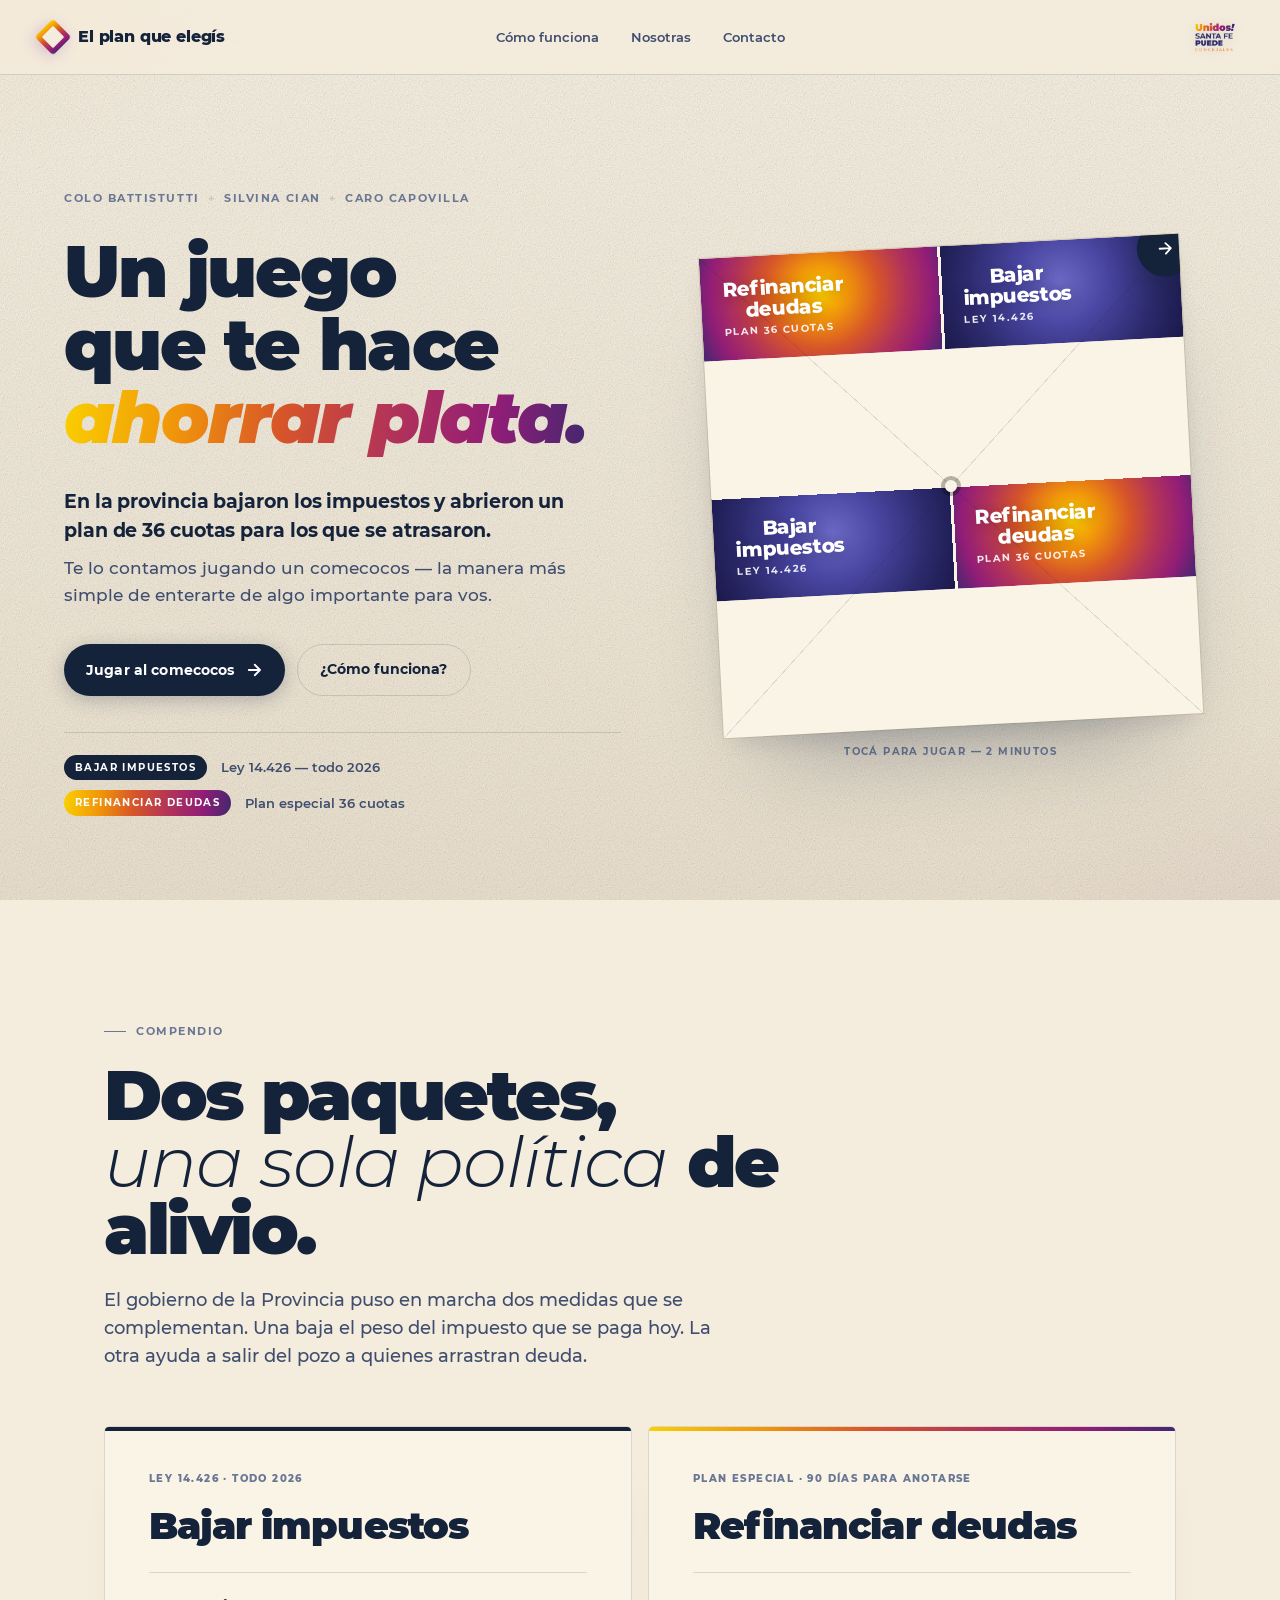
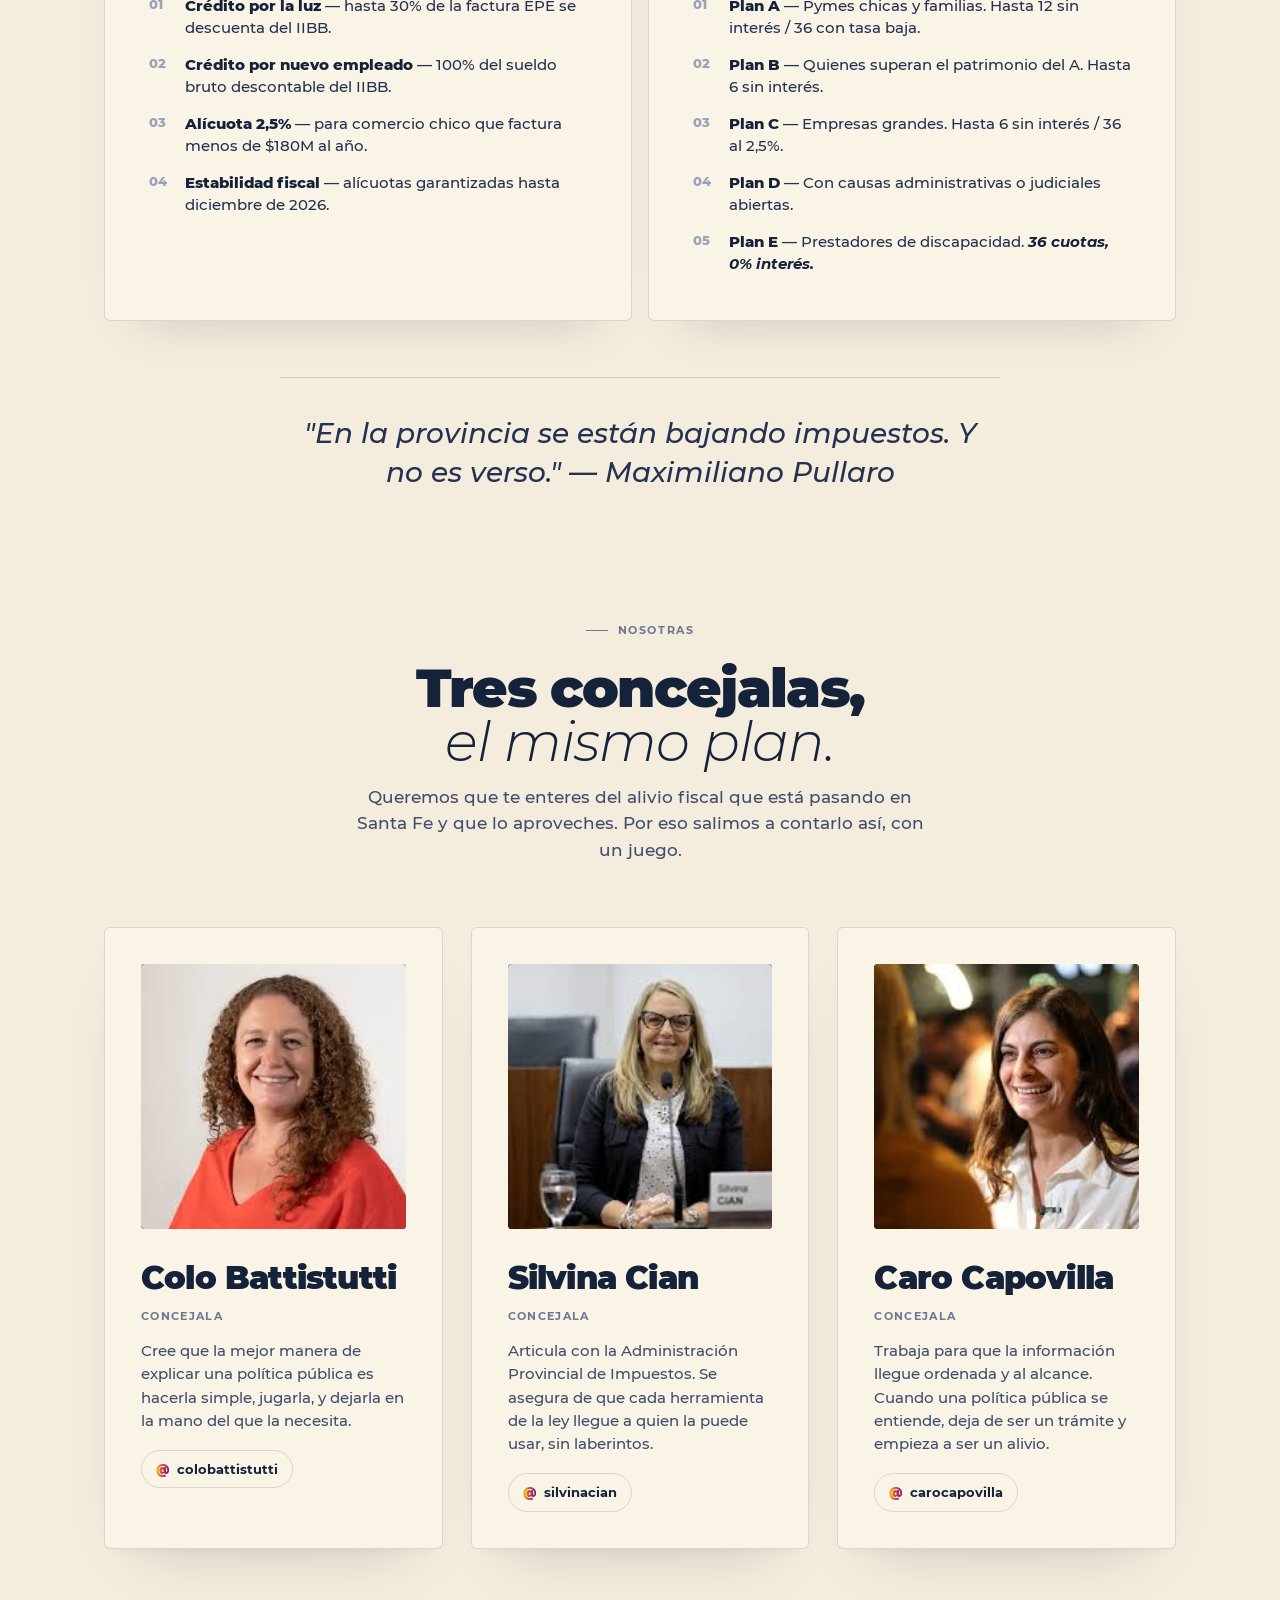
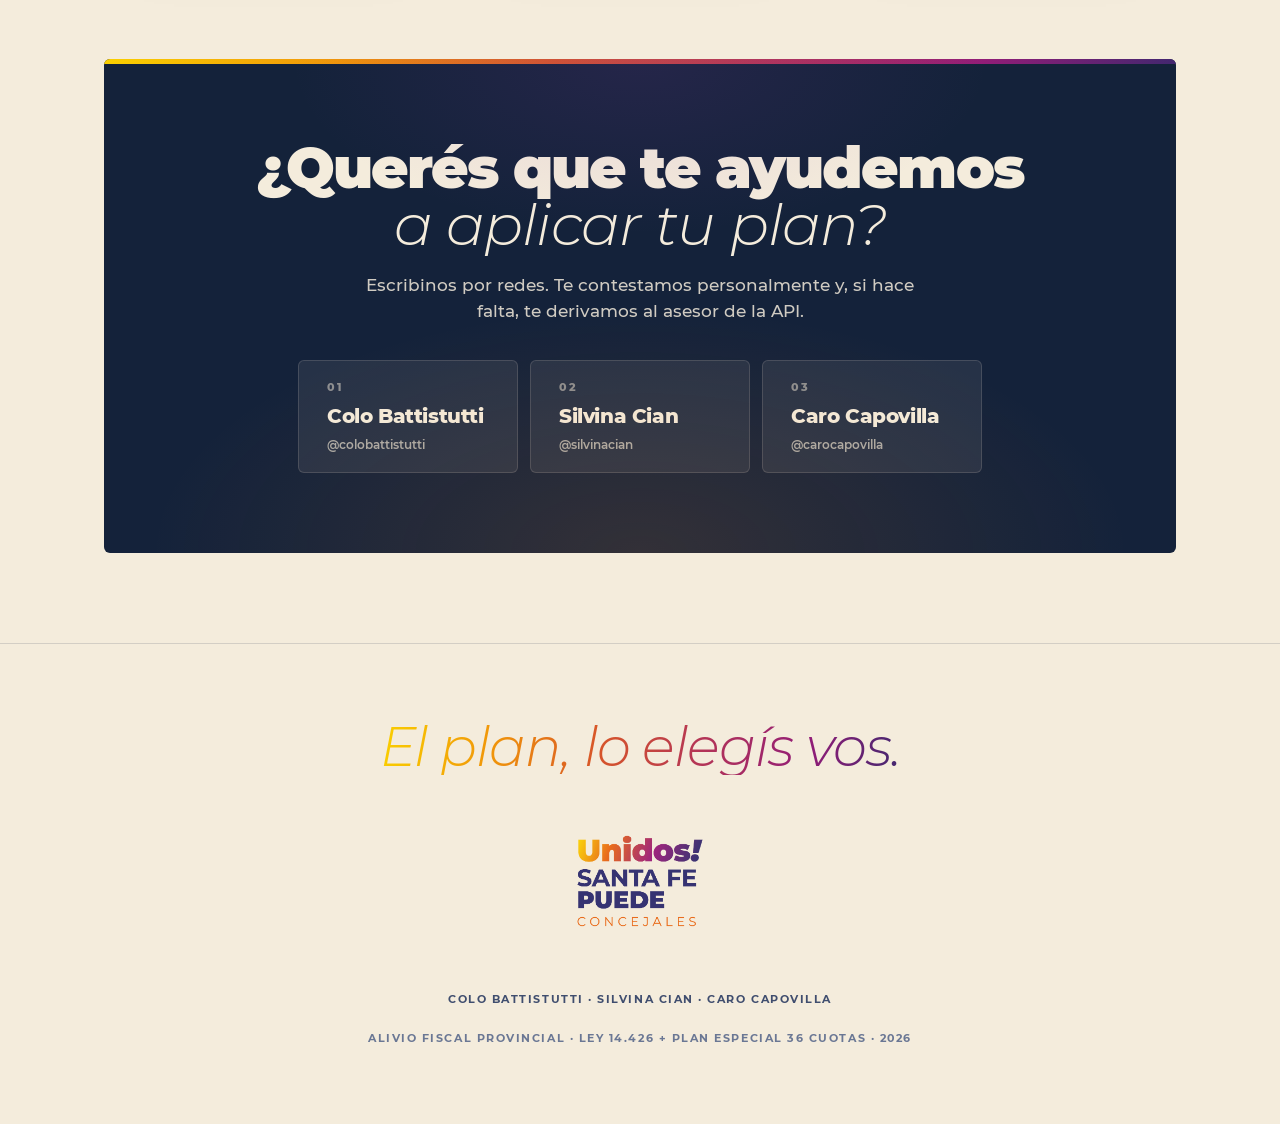
==== el-plan-que-elegis.html @ 4a1dc18f "Initial commit: El plan que elegís — landing del Alivio Fiscal Santa Fe 2026" ====
<!DOCTYPE html>
<html lang="es-AR">
<head>
<meta charset="UTF-8" />
<meta name="viewport" content="width=device-width, initial-scale=1.0, viewport-fit=cover" />
<meta name="theme-color" content="#14223A" />
<title>El plan que elegís — Alivio fiscal Santa Fe</title>
<meta name="description" content="Un juego de 2 minutos que capaz te ahorra plata. El paquete de alivio fiscal de la Provincia de Santa Fe, explicado con un comecocos." />
<style>
/* =========================================================
   EL PLAN QUE ELEGÍS — v4
   Marca: Bloque Unidos · Santa Fe Puede
   Tipografía oficial: Montserrat (sólo). Paleta oficial.
   Papel cálido, secciones como hojas.
   ========================================================= */

/* === Fuentes locales (Montserrat oficial del bloque) === */
@font-face {
  font-family: 'Montserrat';
  font-weight: 300;
  font-style: normal;
  font-display: swap;
  src: url('[data-uri]') format('truetype');
}
@font-face {
  font-family: 'Montserrat';
  font-weight: 300;
  font-style: italic;
  font-display: swap;
  src: url('[data-uri]') format('truetype');
}
@font-face {
  font-family: 'Montserrat';
  font-weight: 400;
  font-style: normal;
  font-display: swap;
  src: url('[data-uri]') format('truetype');
}
@font-face {
  font-family: 'Montserrat';
  font-weight: 400;
  font-style: italic;
  font-display: swap;
  src: url('[data-uri]') format('truetype');
}
@font-face {
  font-family: 'Montserrat';
  font-weight: 500;
  font-style: normal;
  font-display: swap;
  src: url('[data-uri]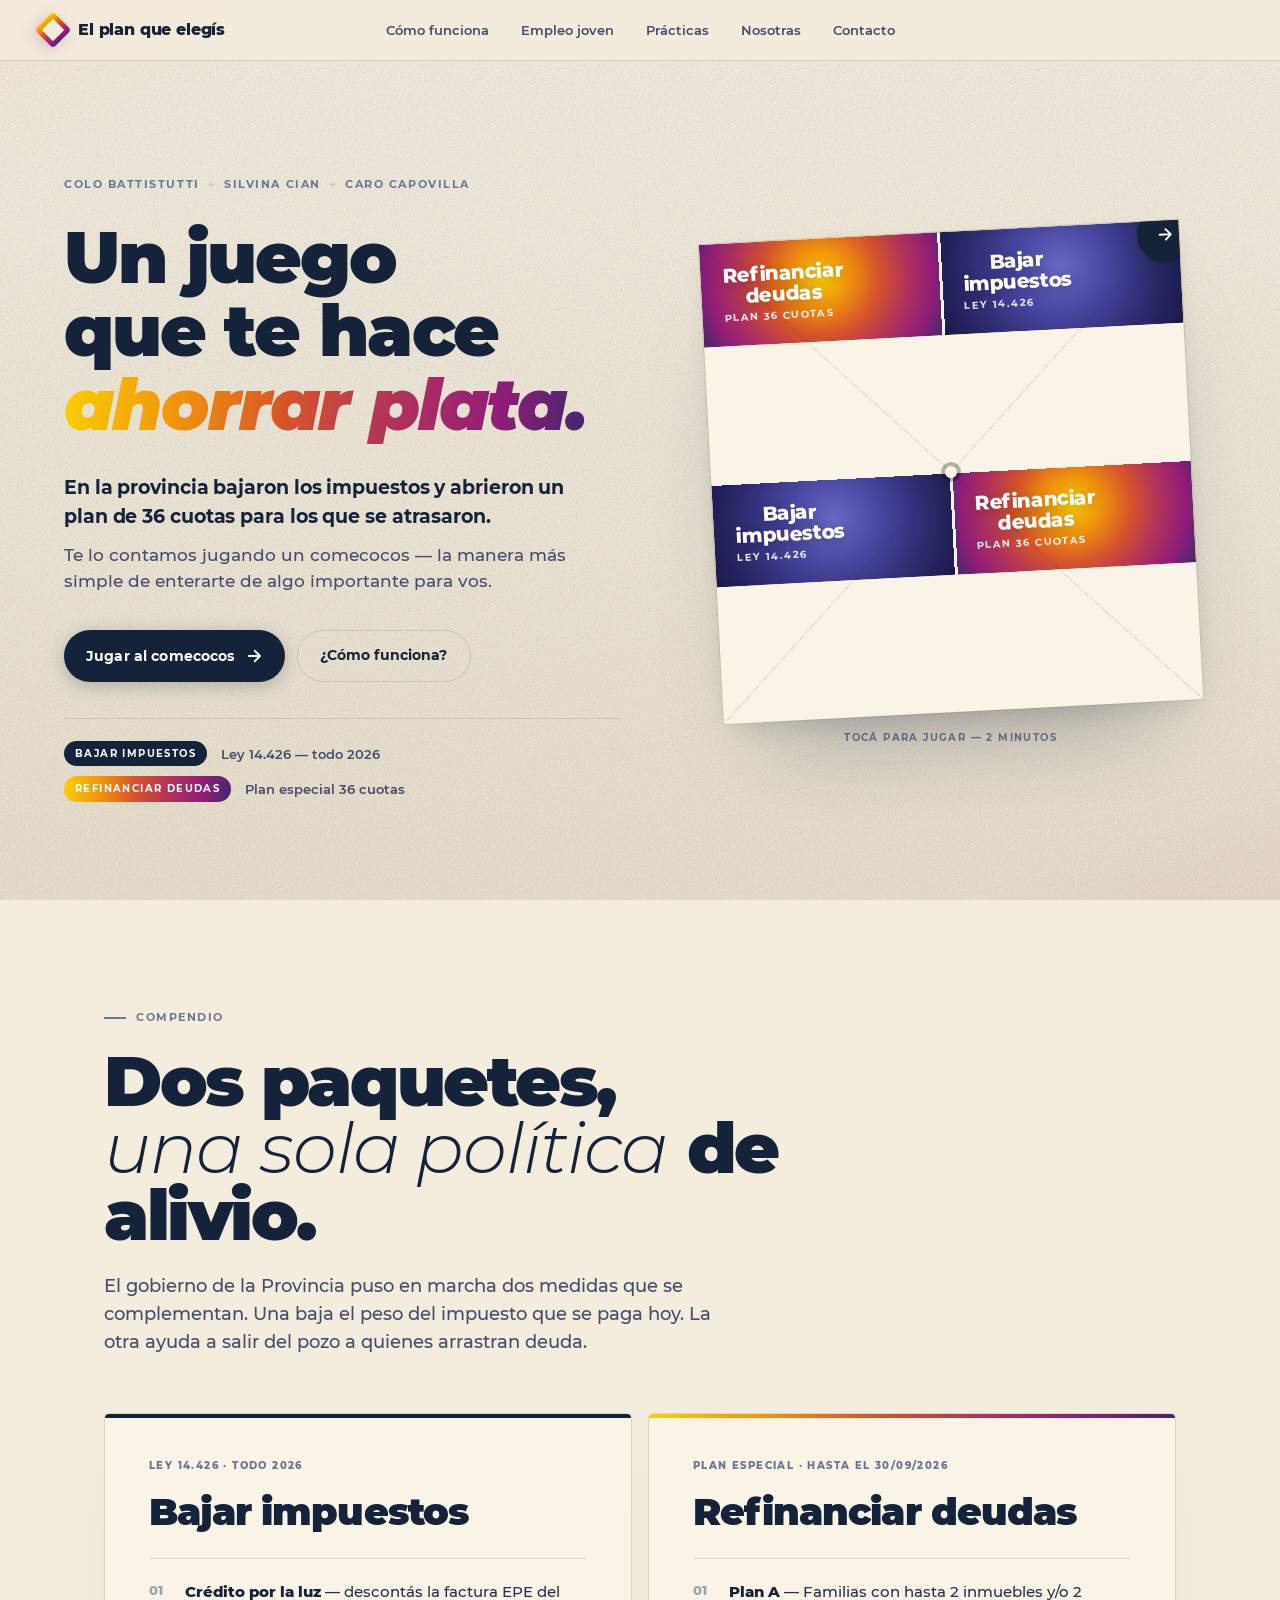
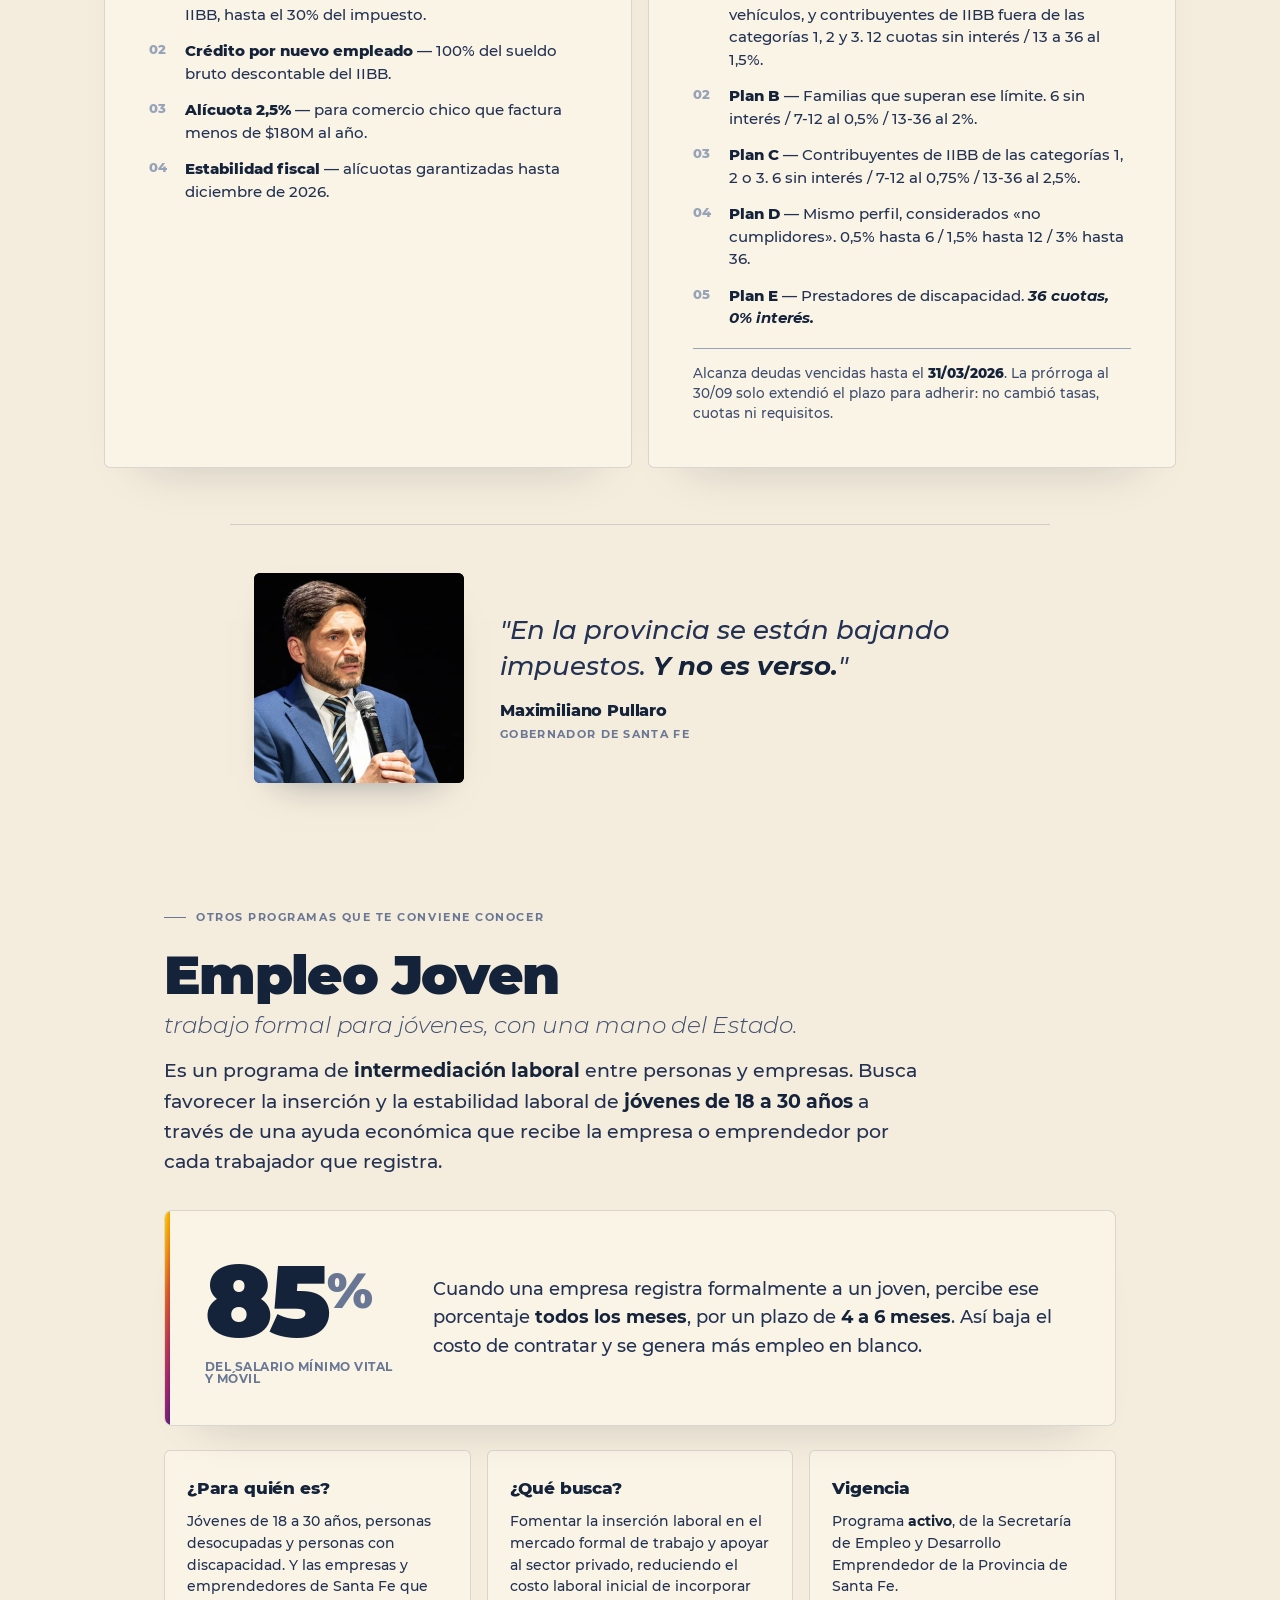
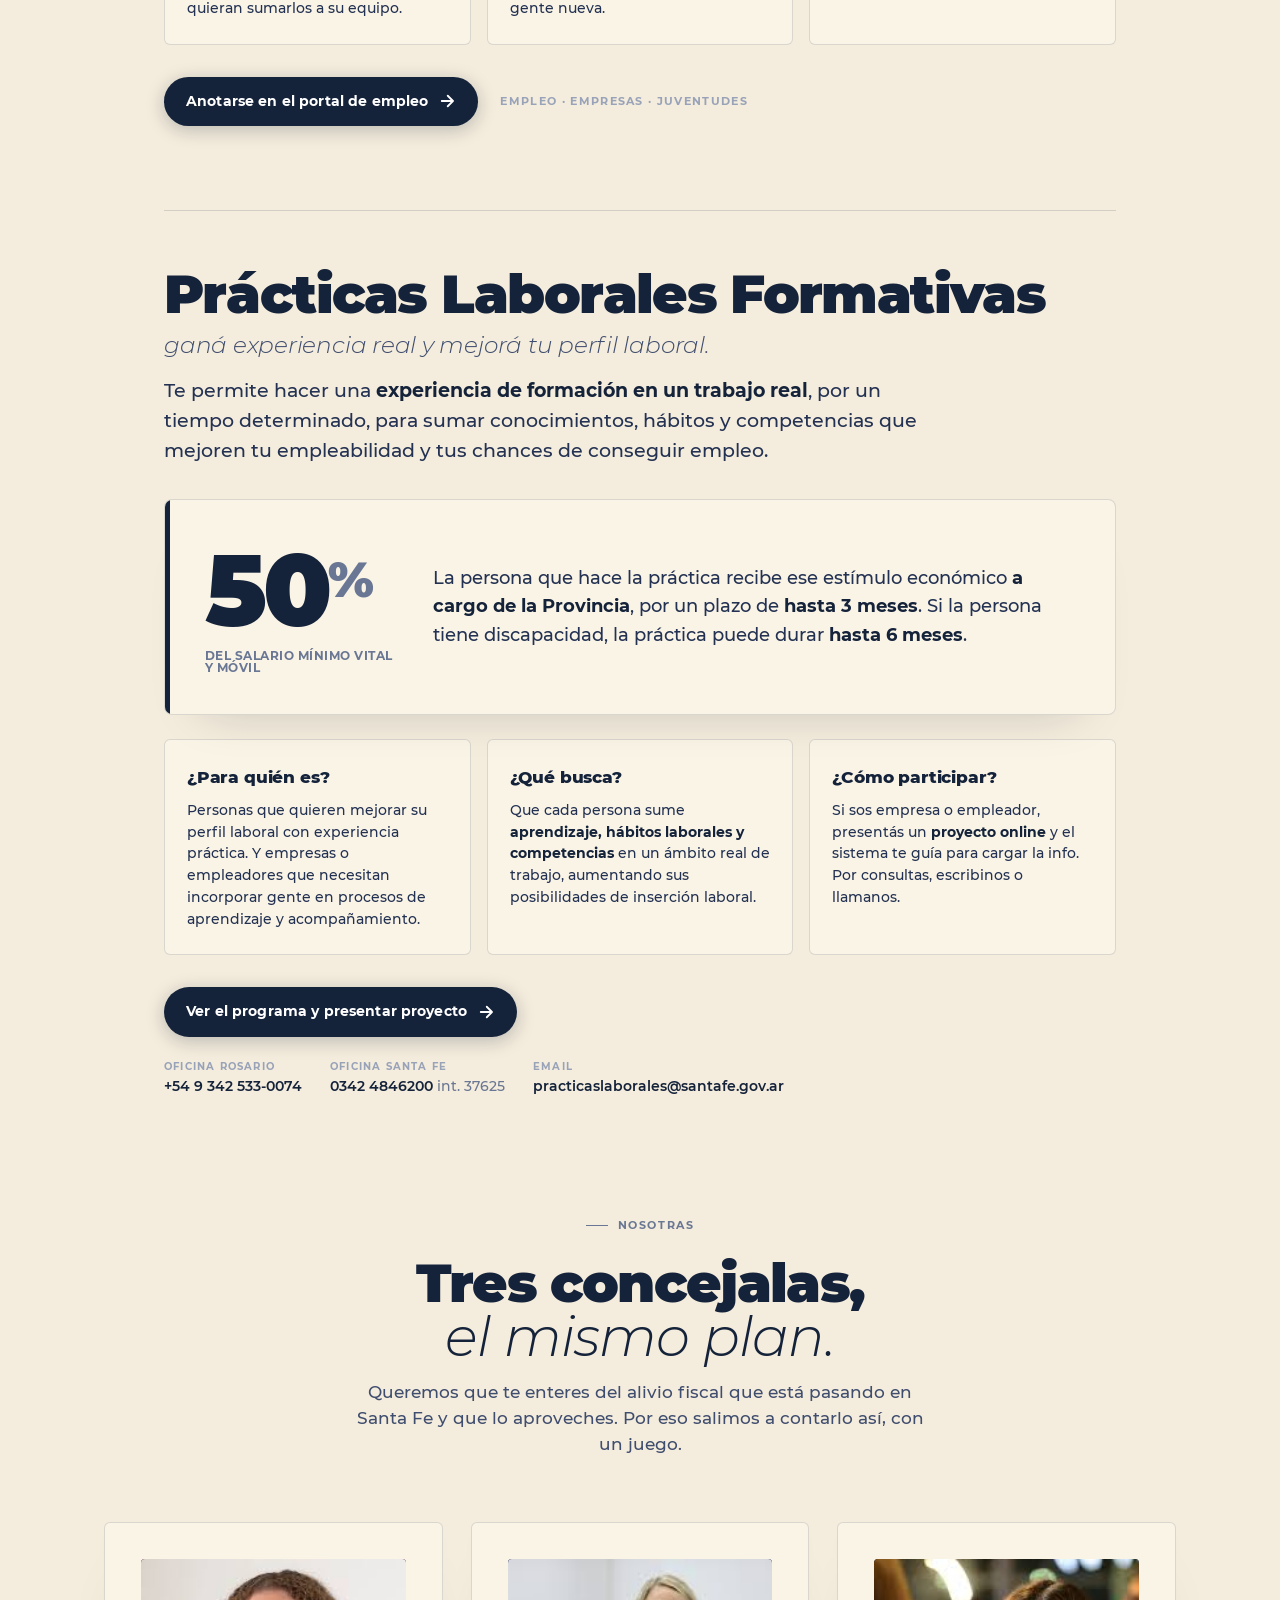
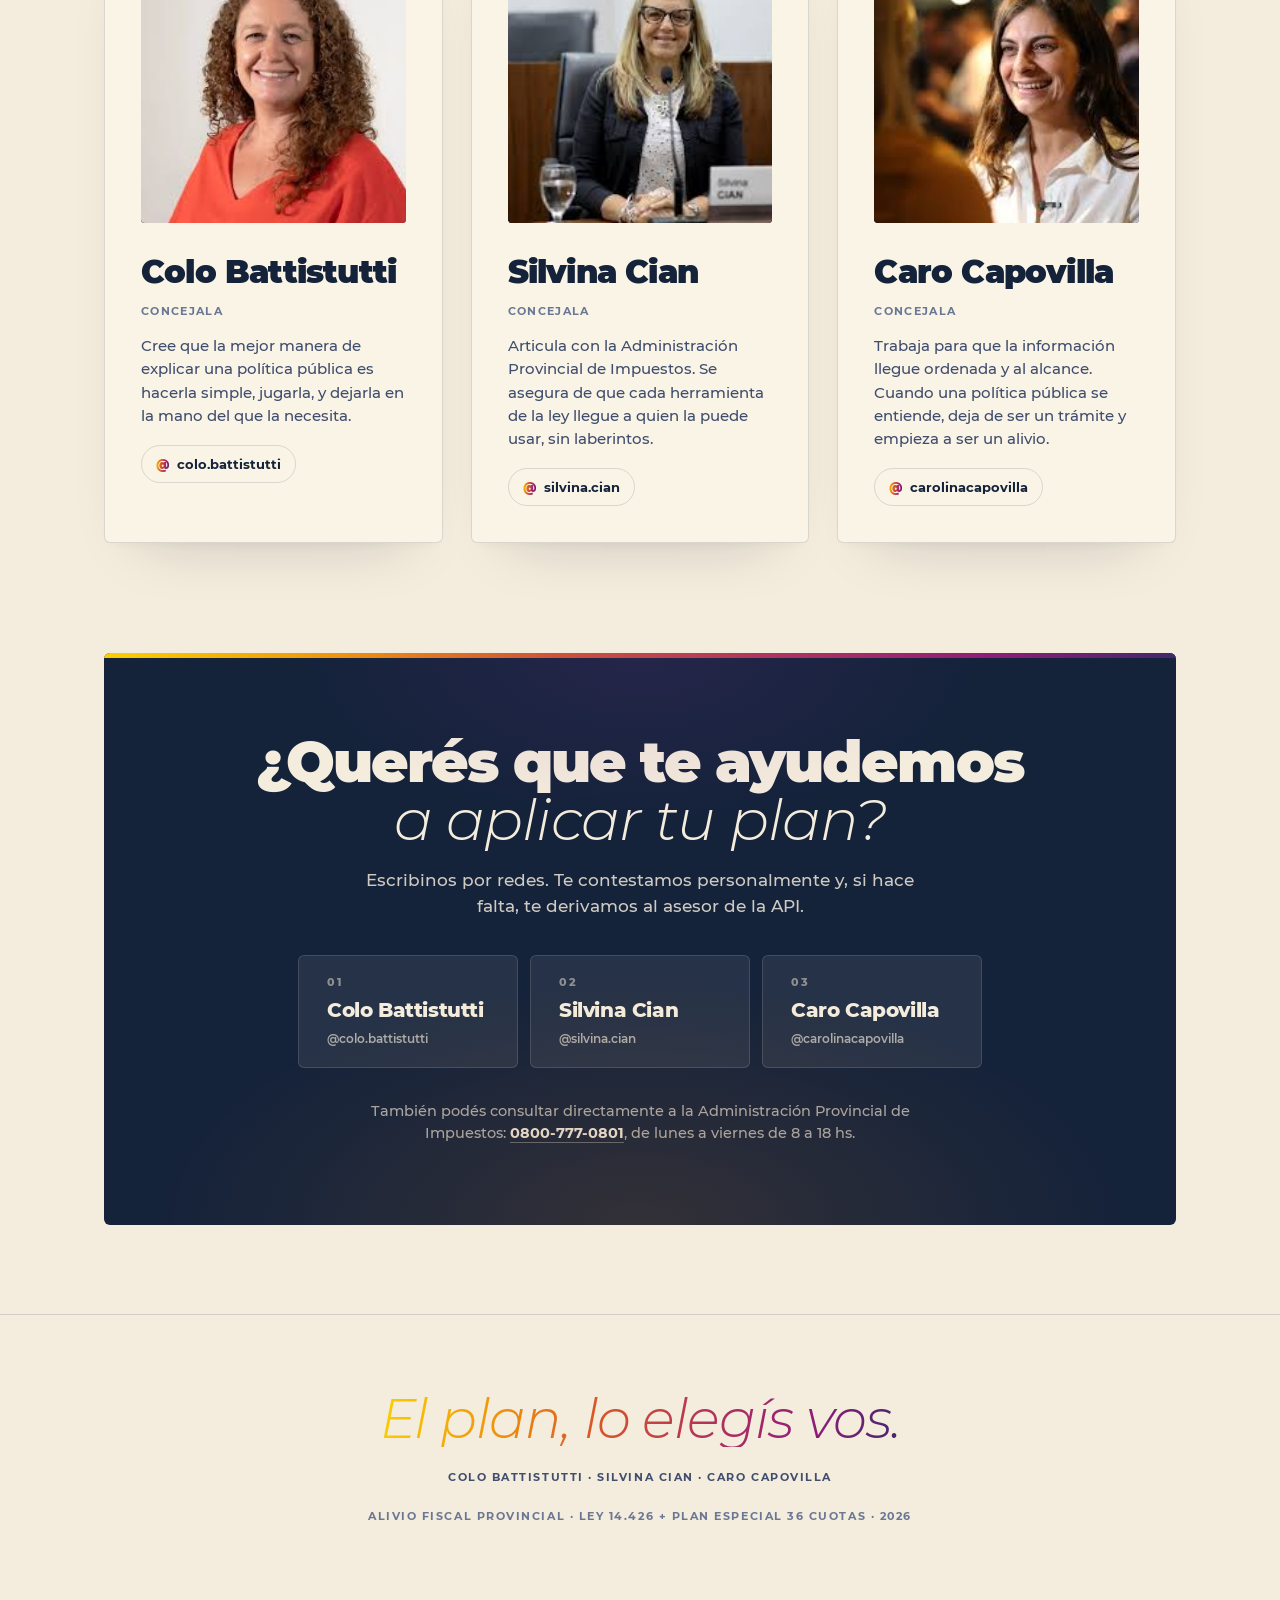
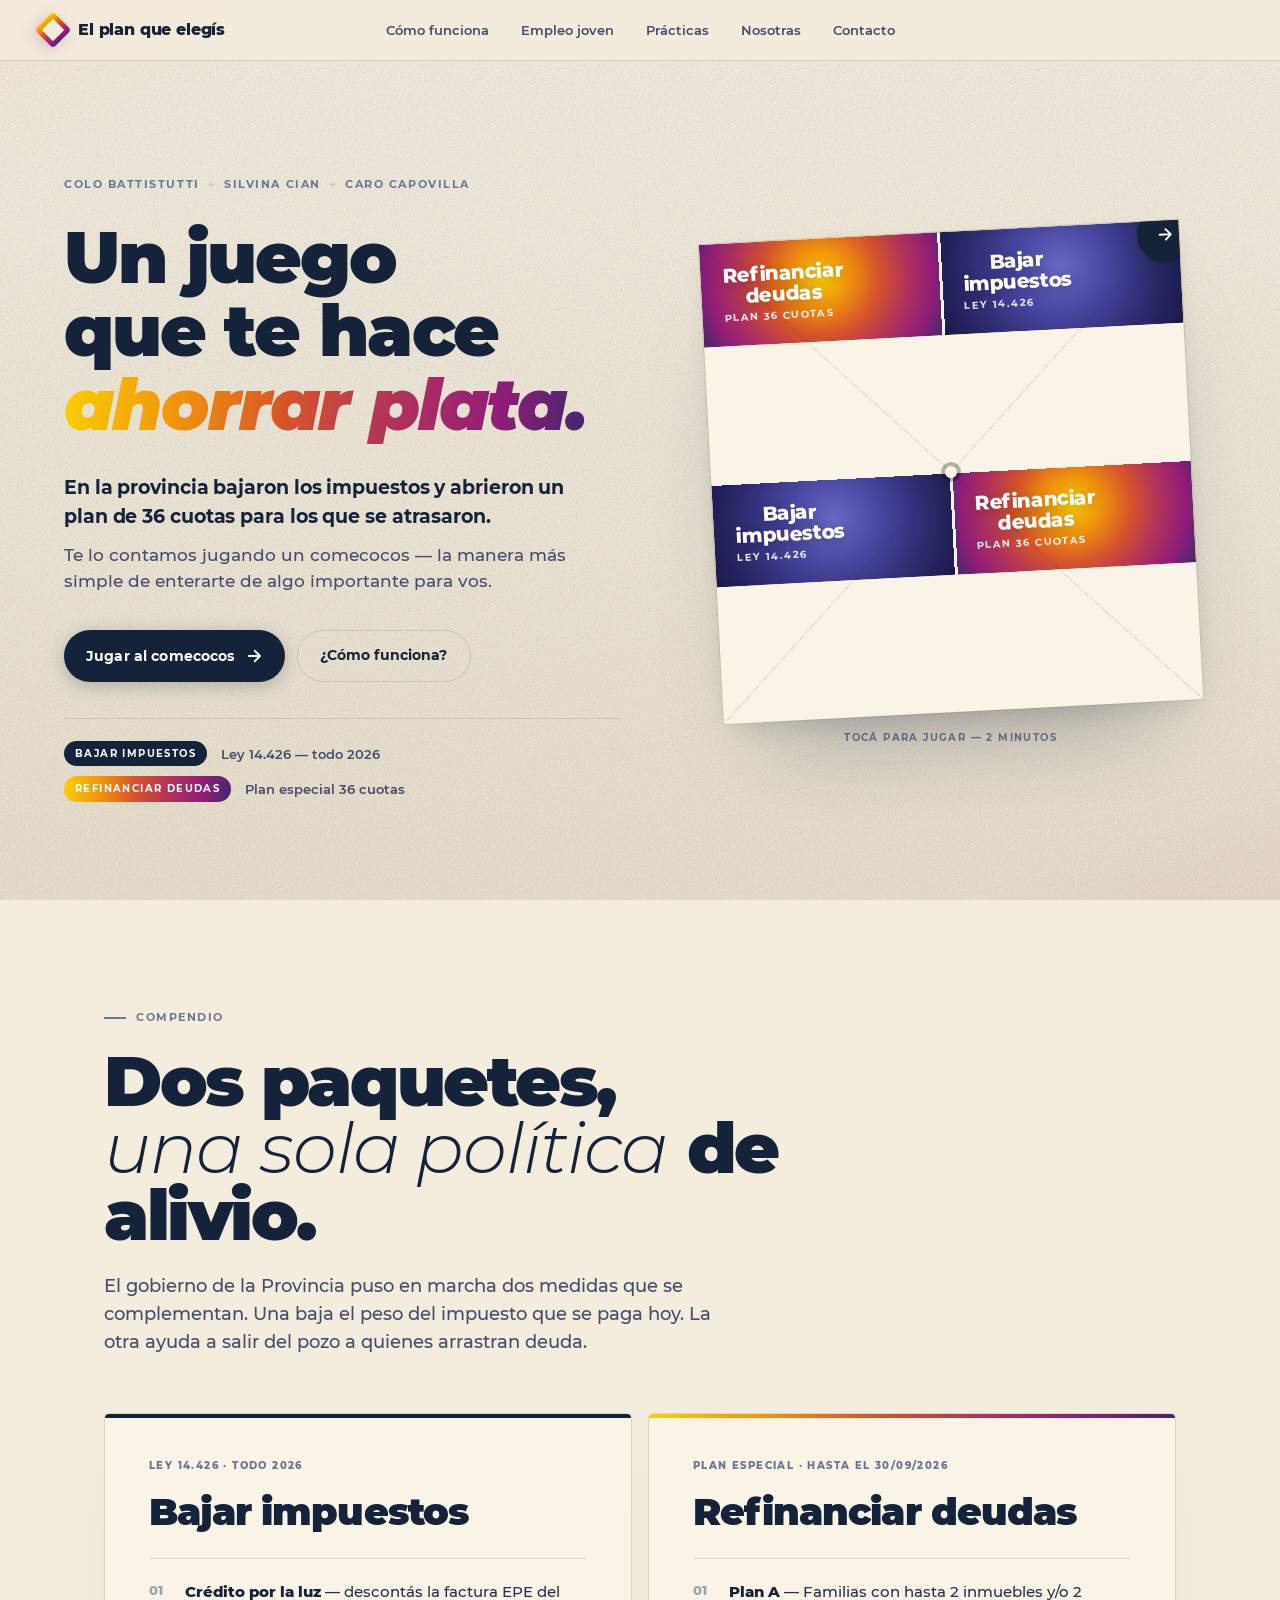
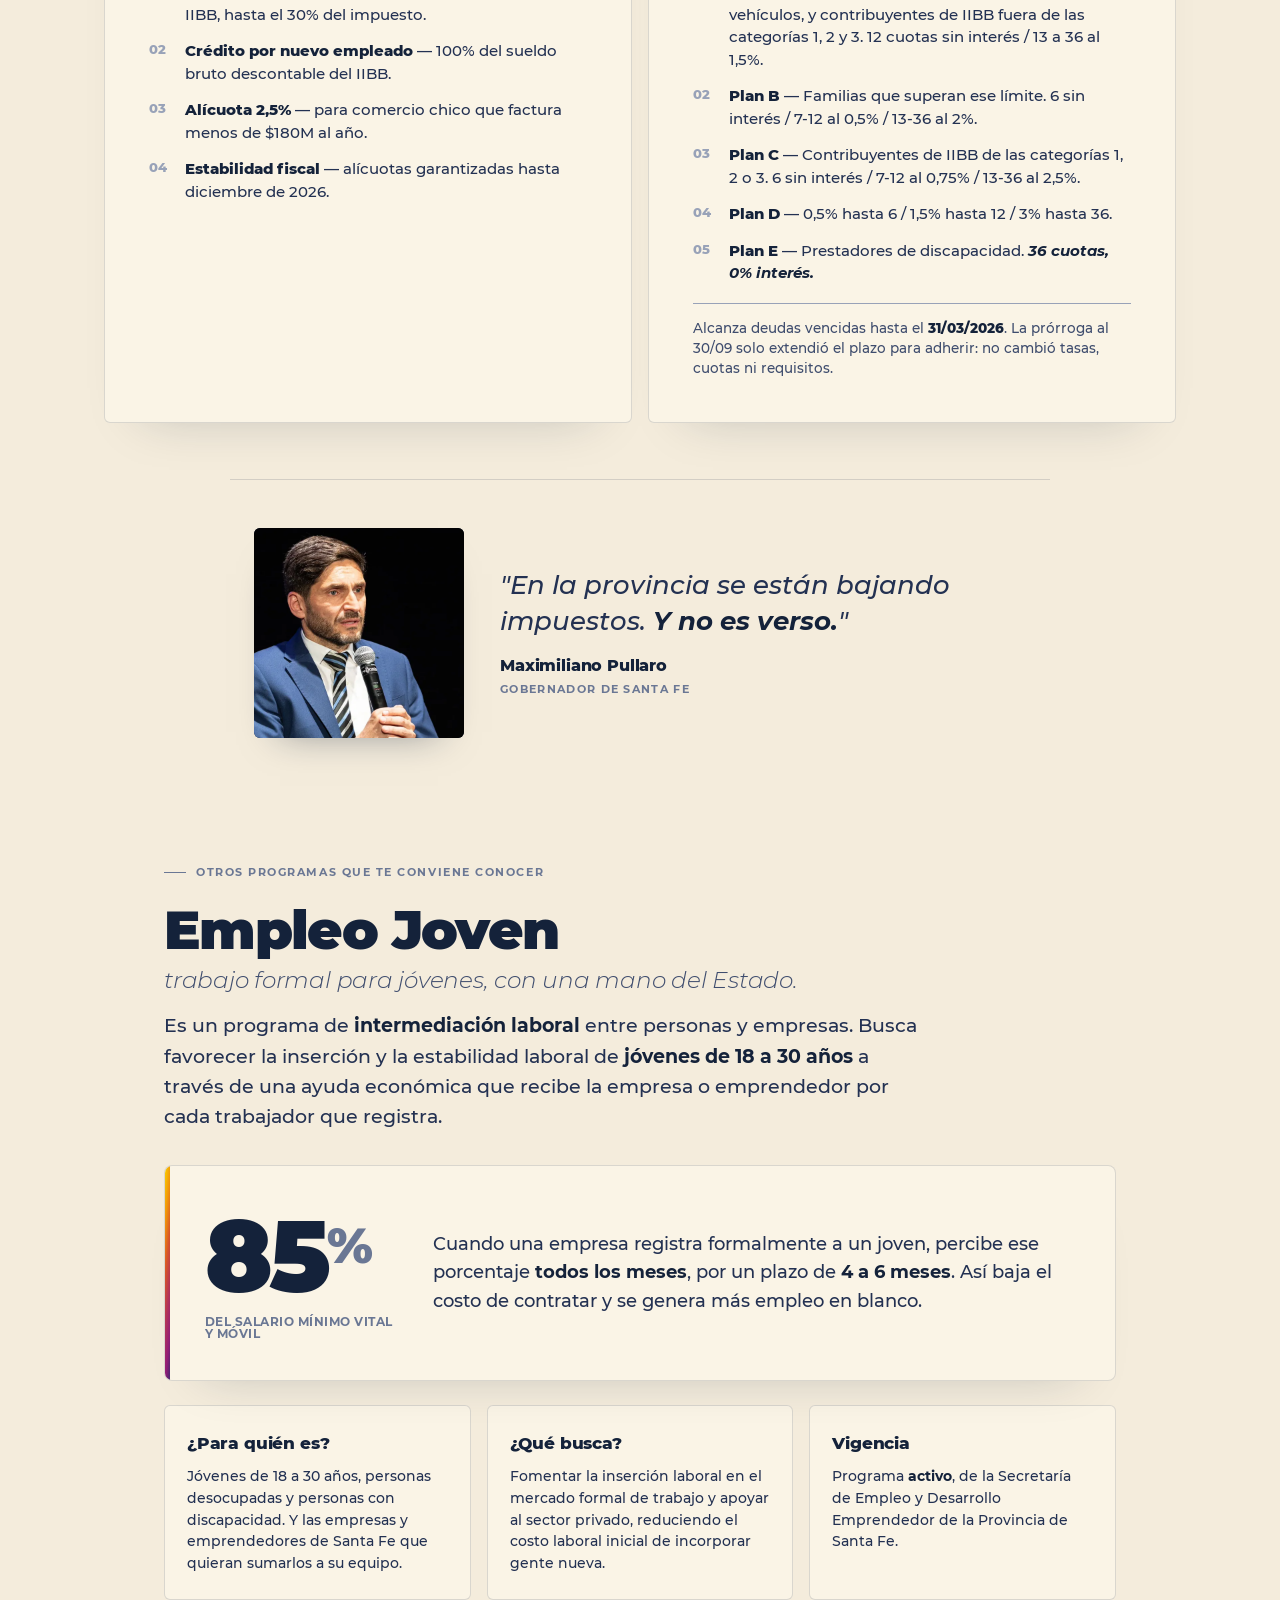
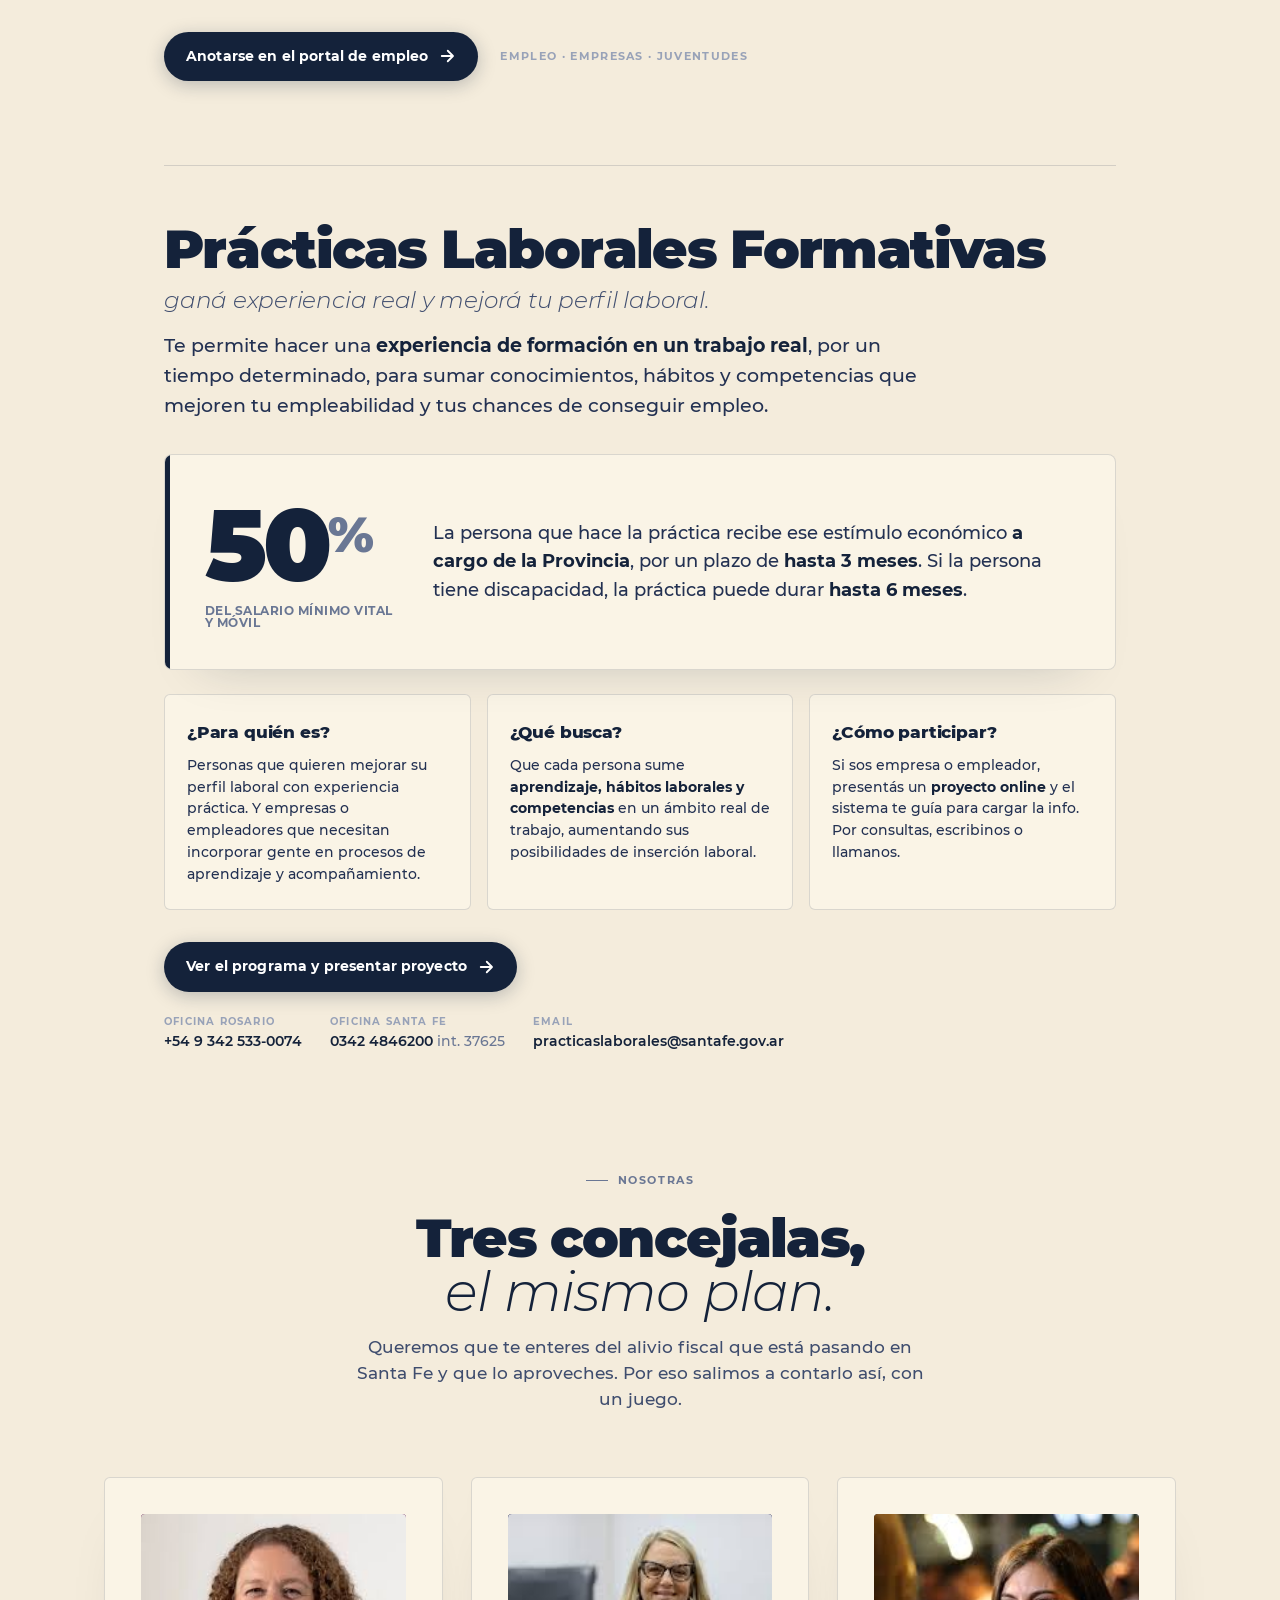
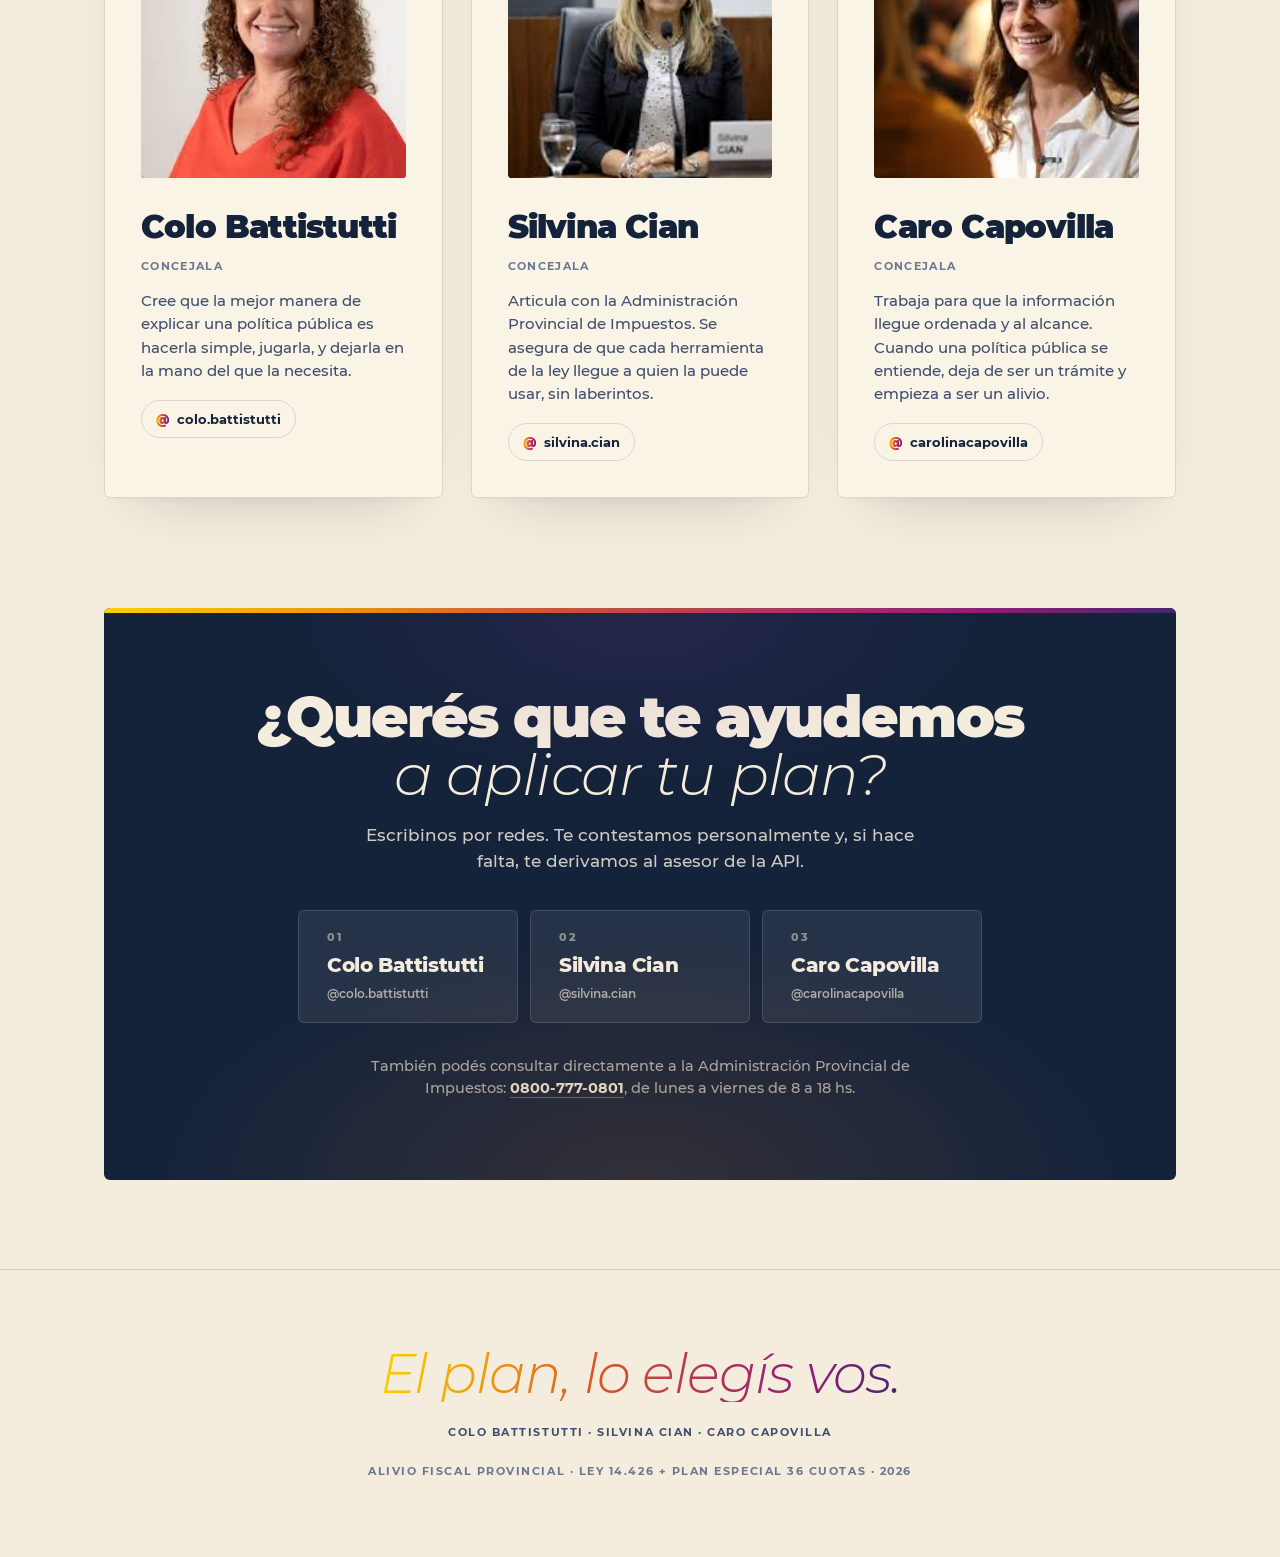
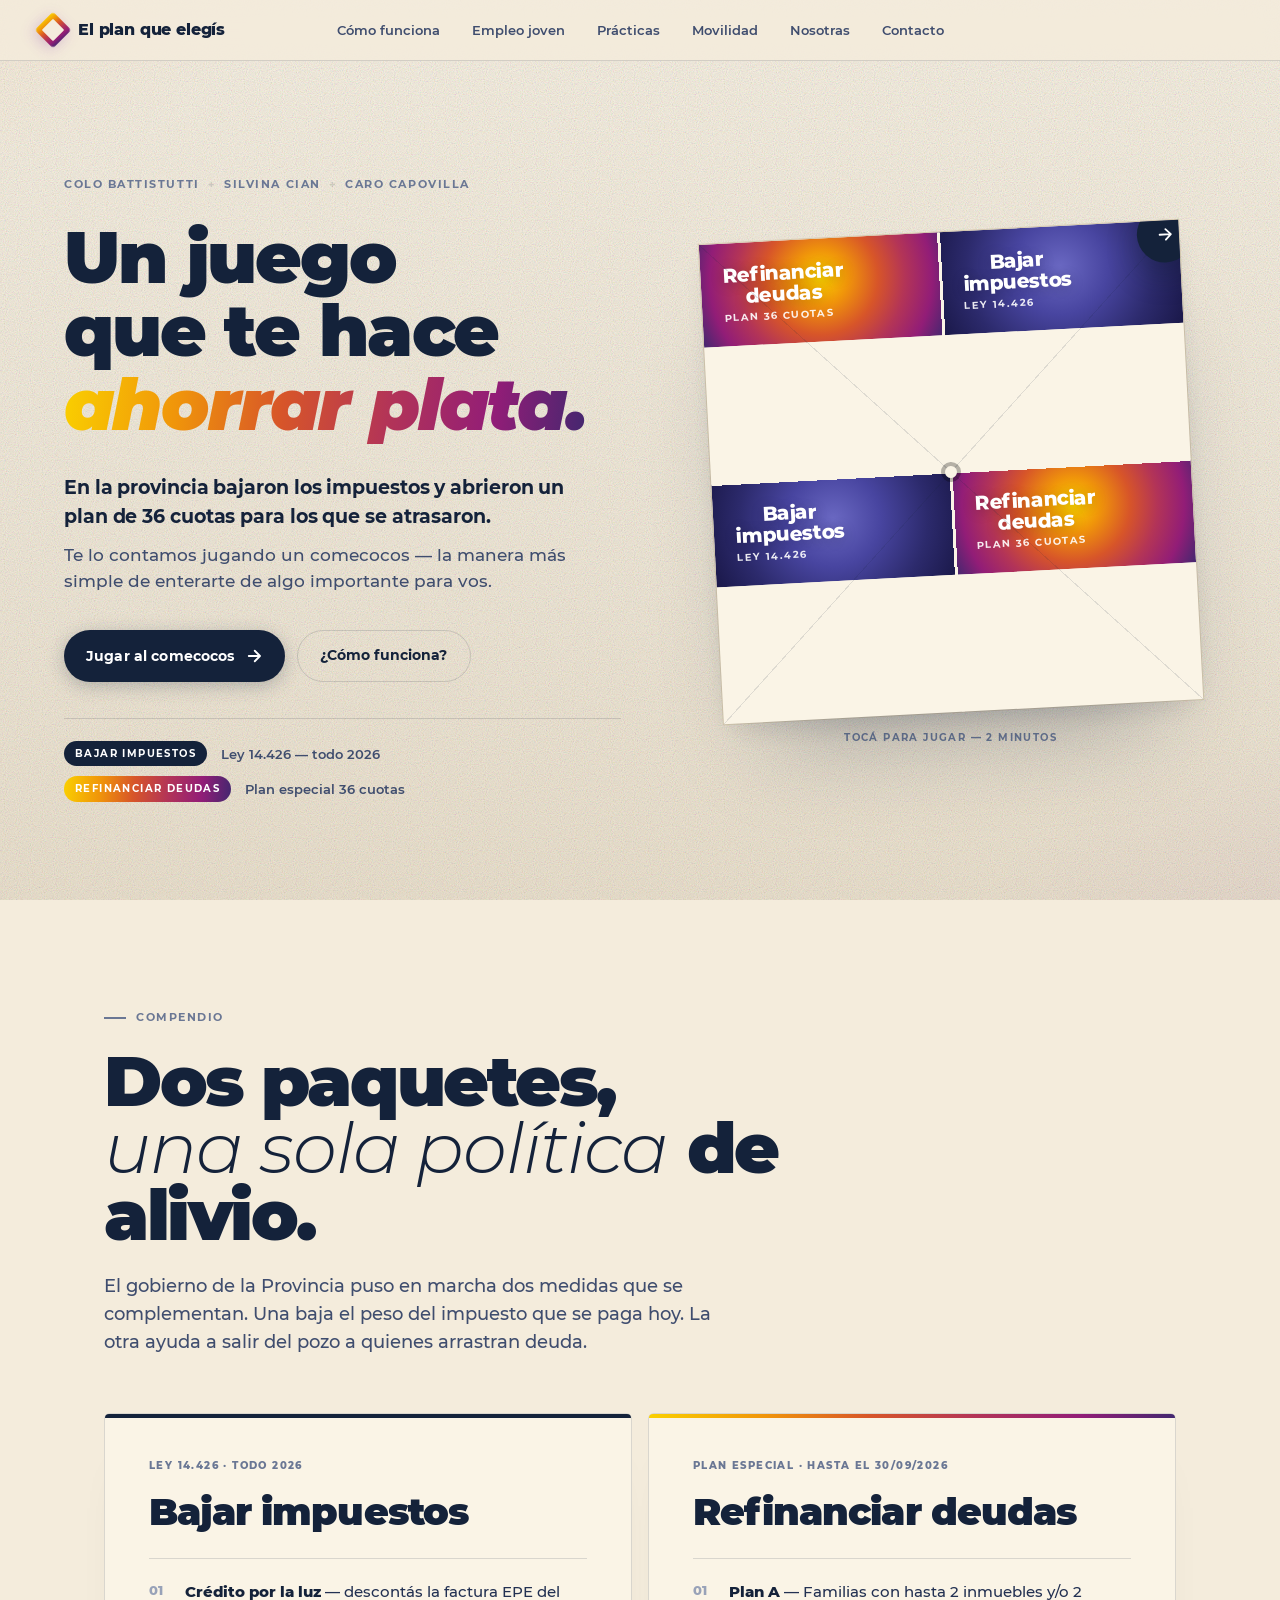
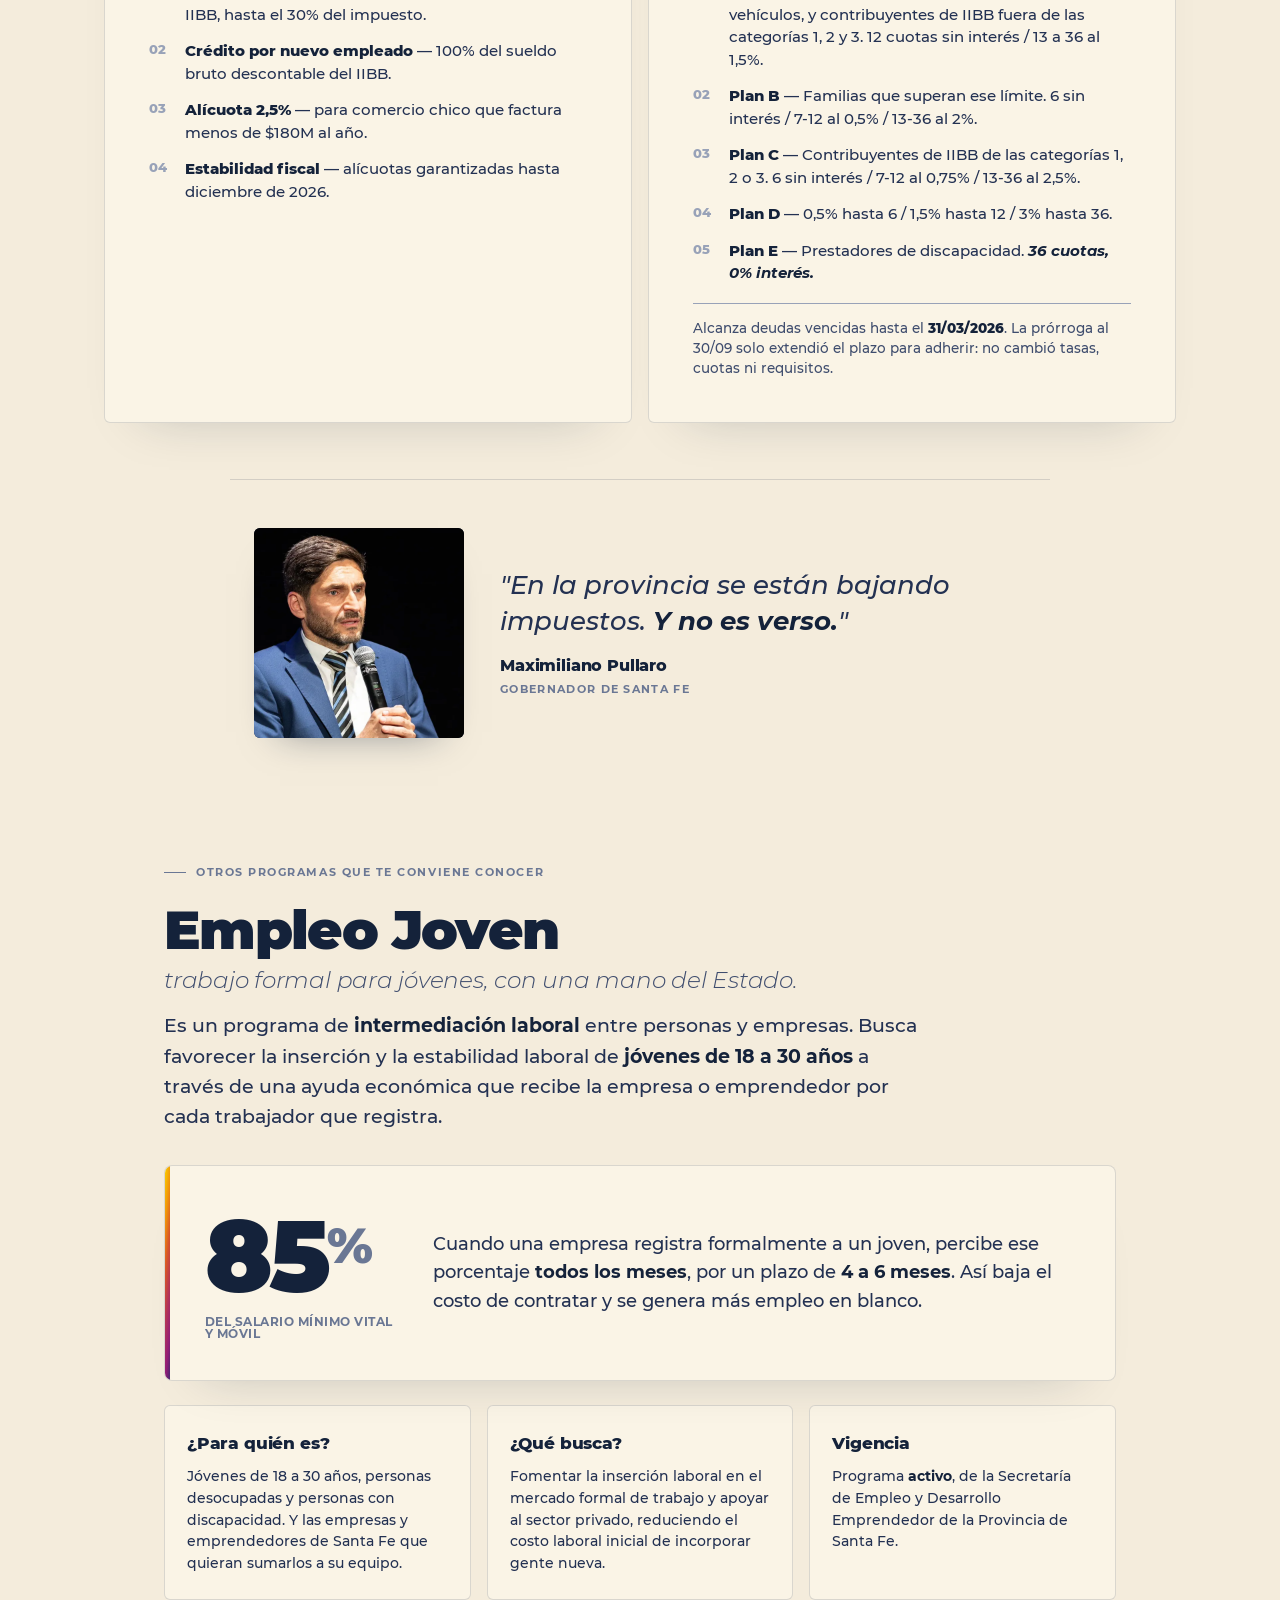
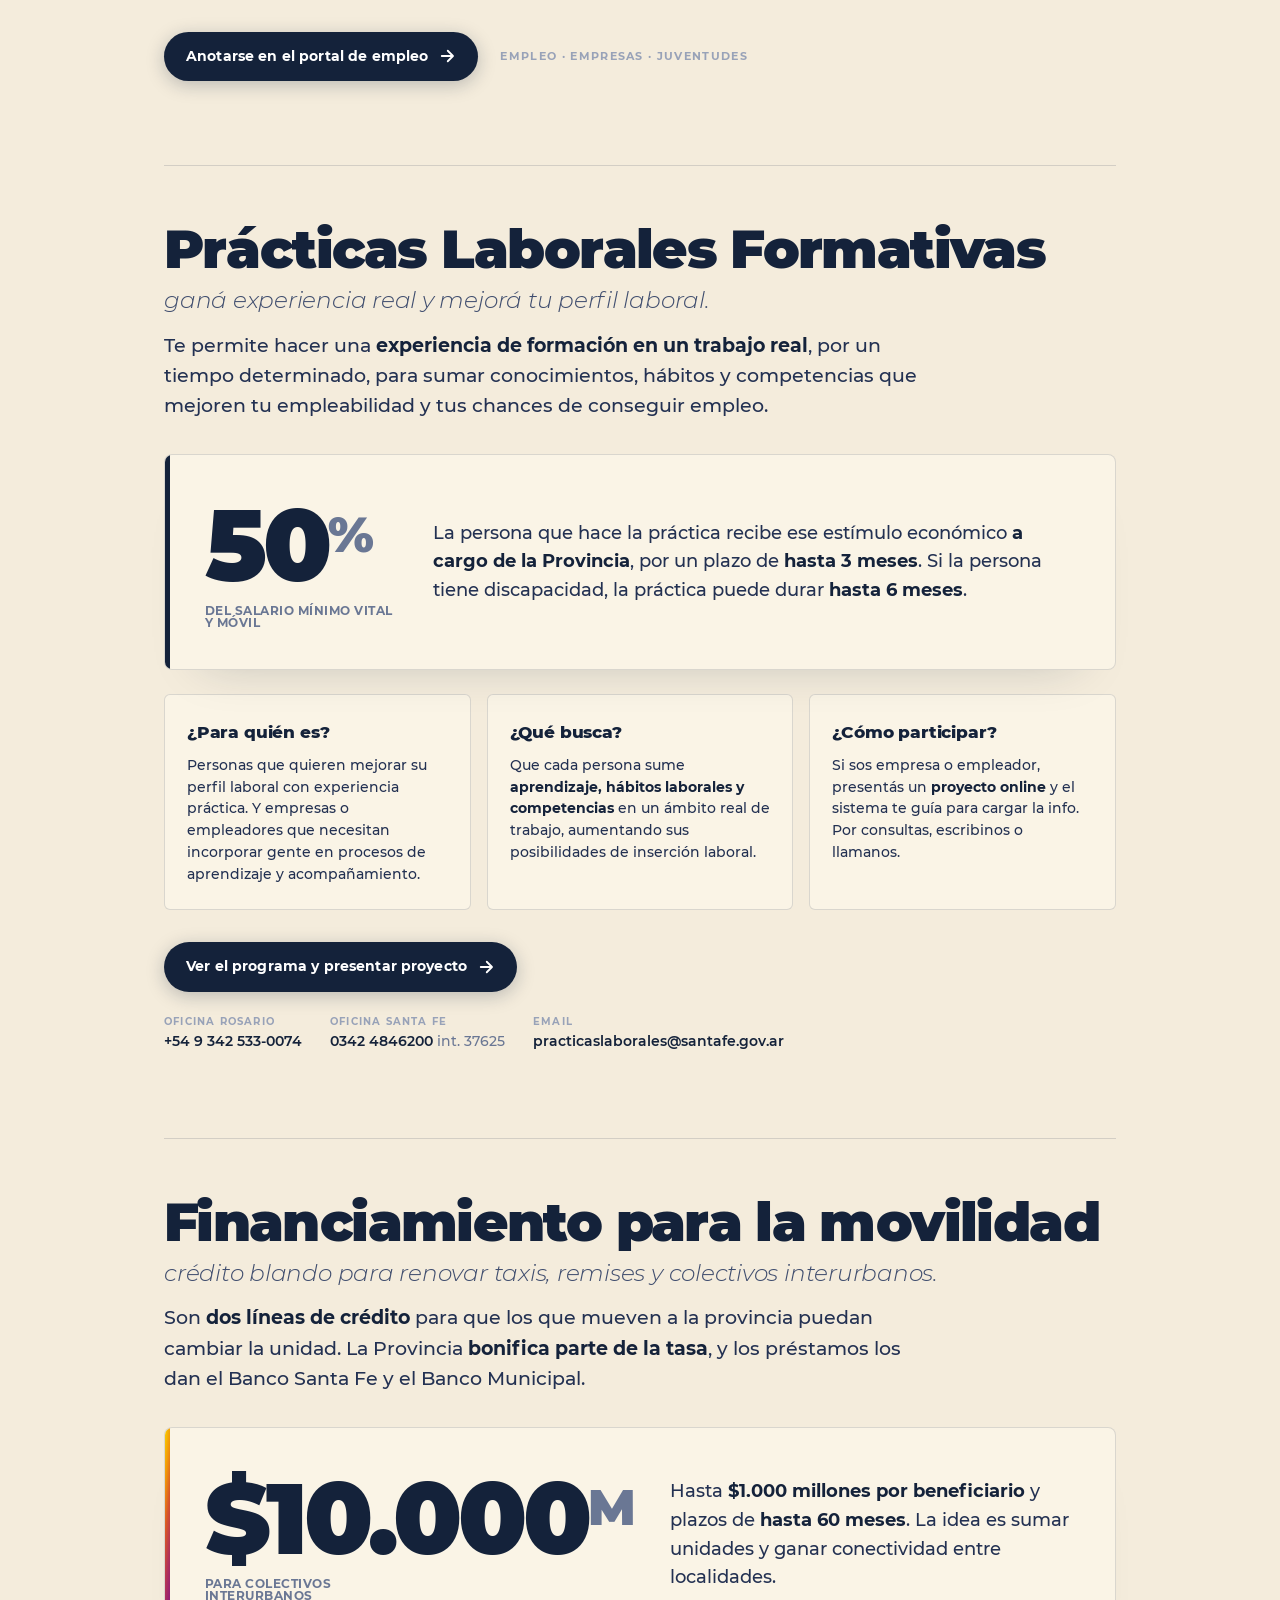
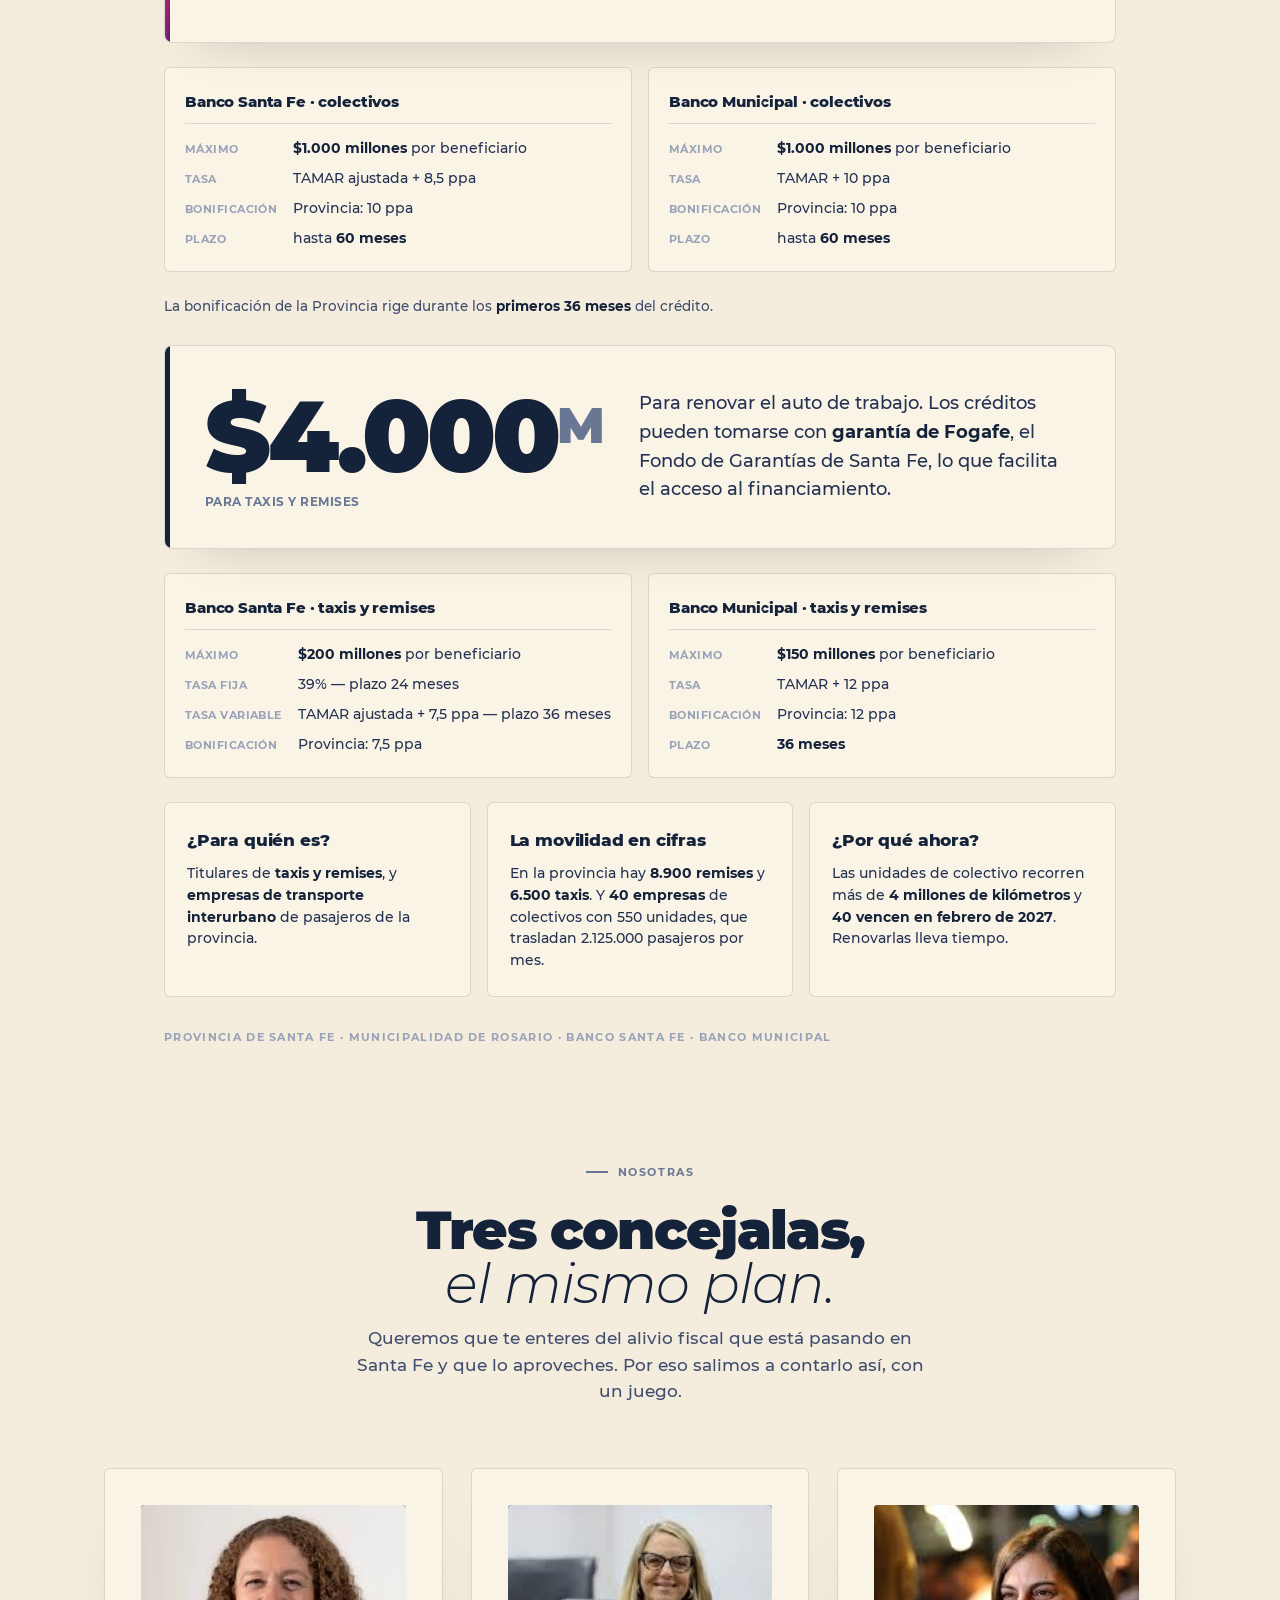
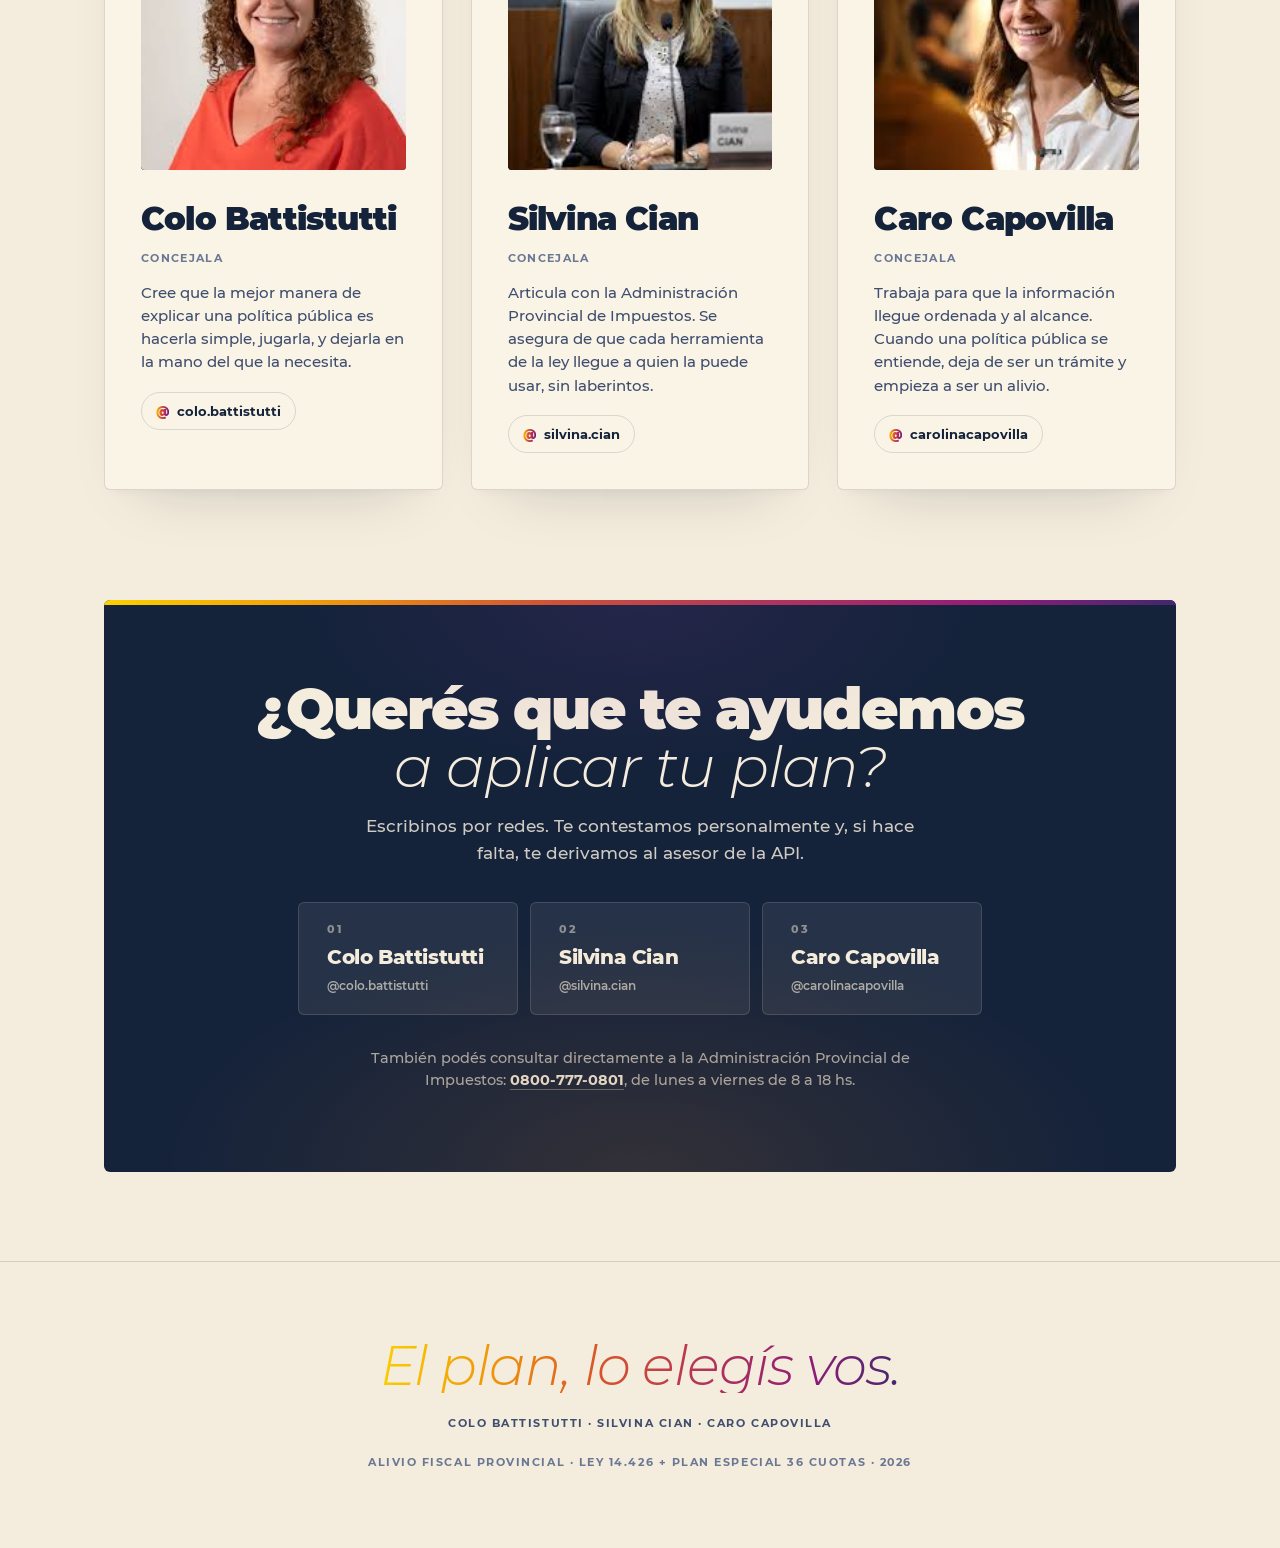
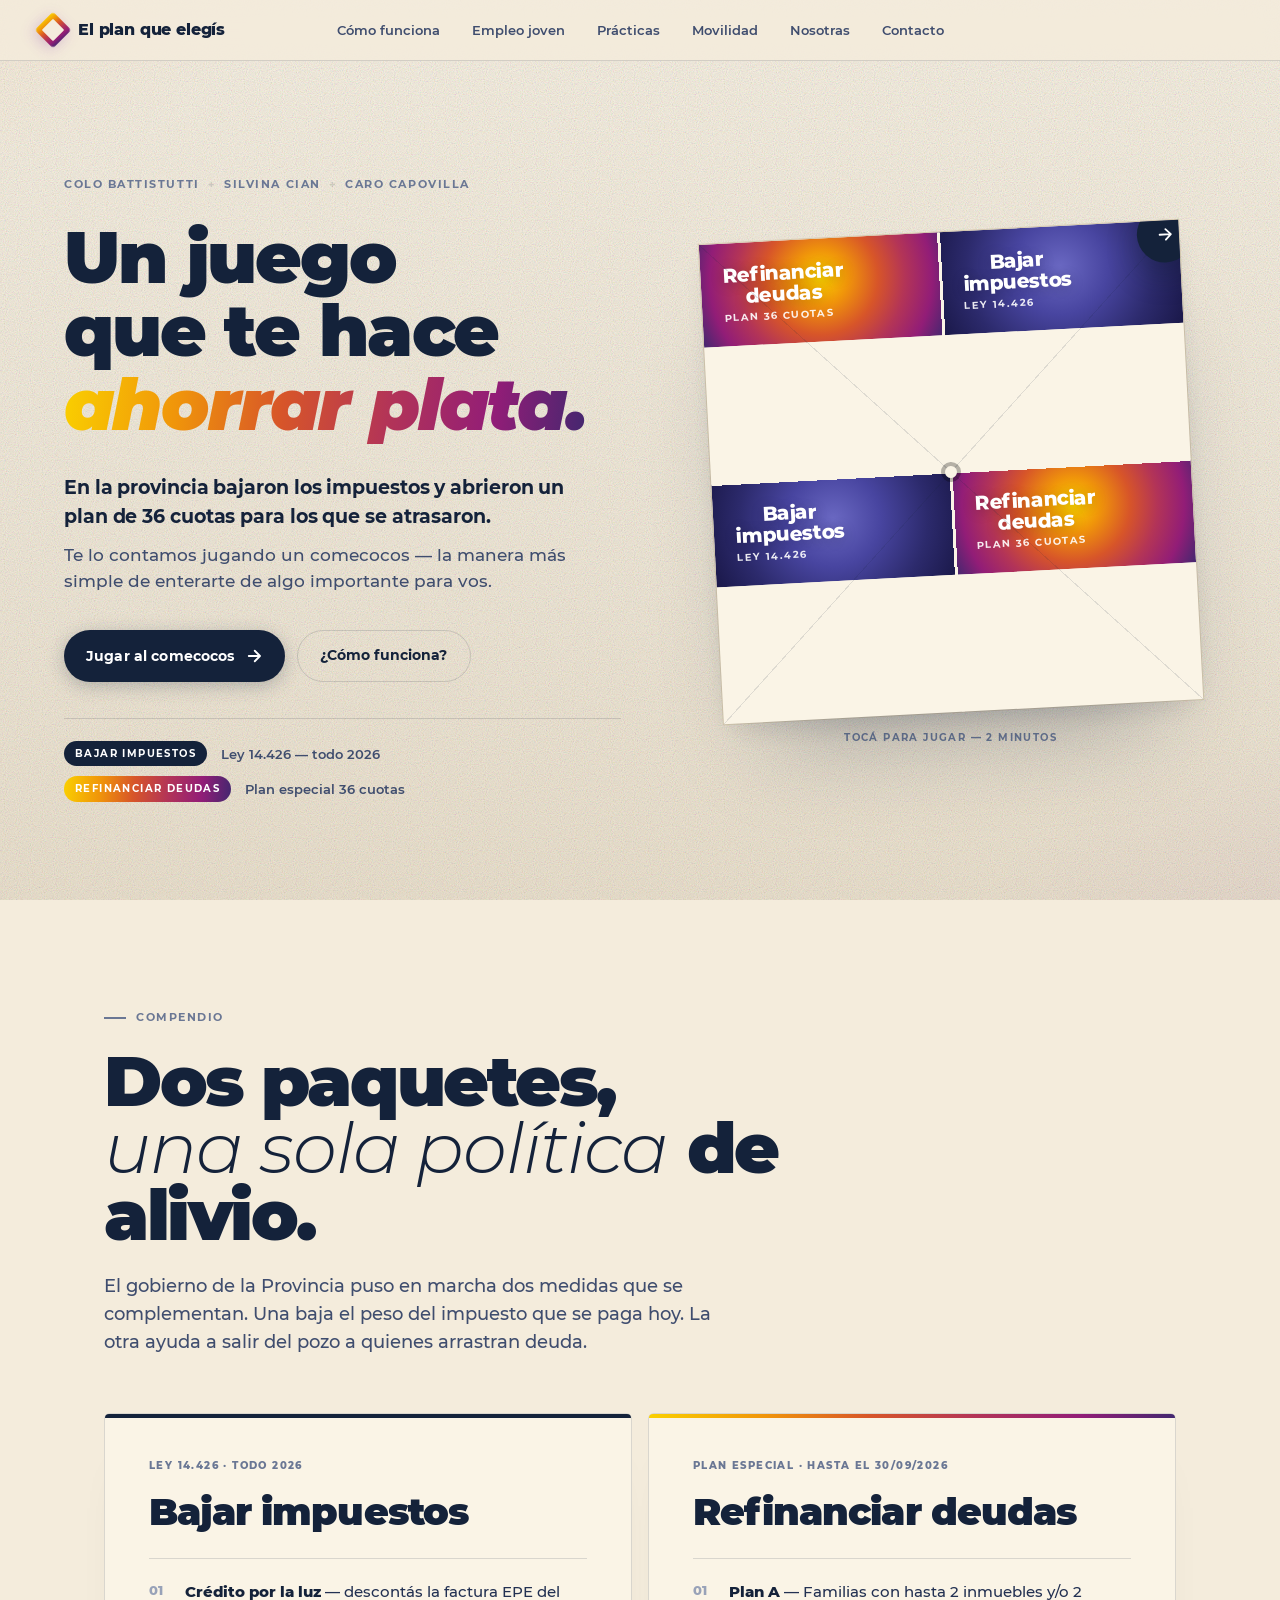
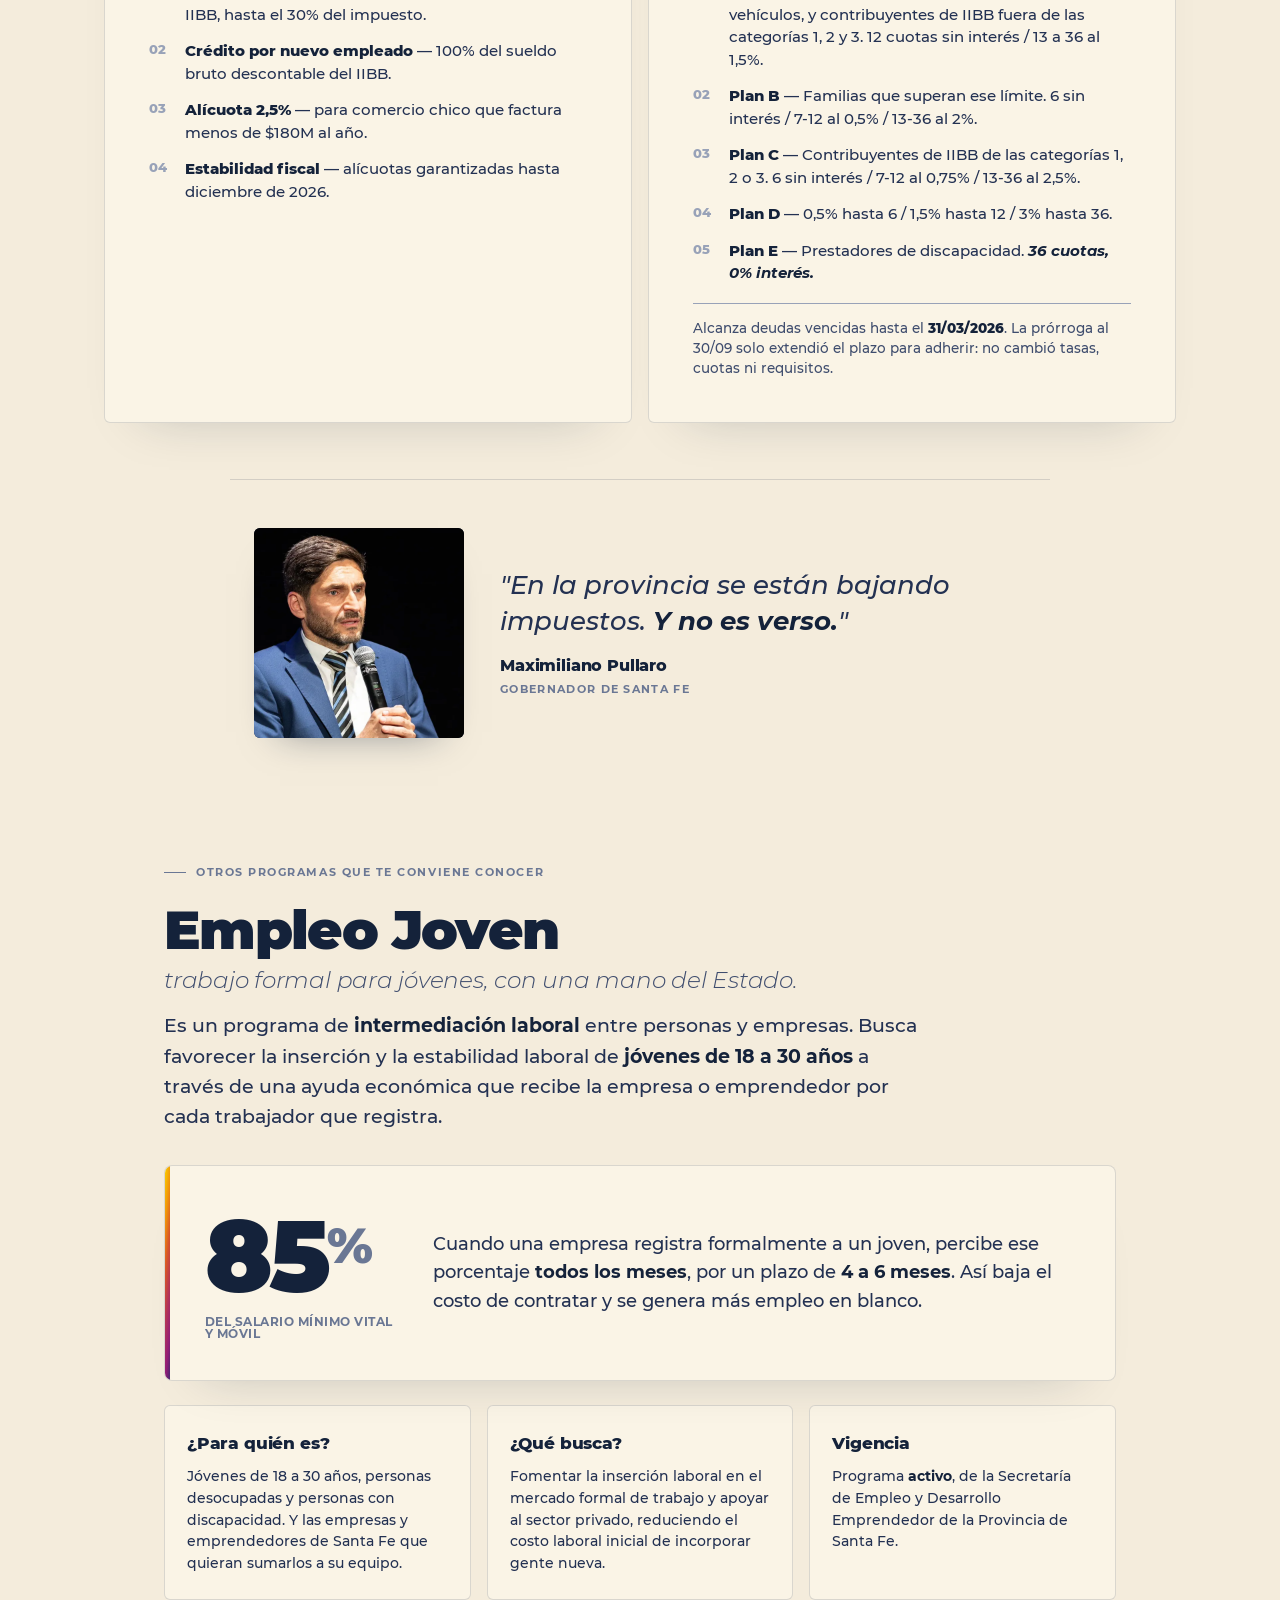
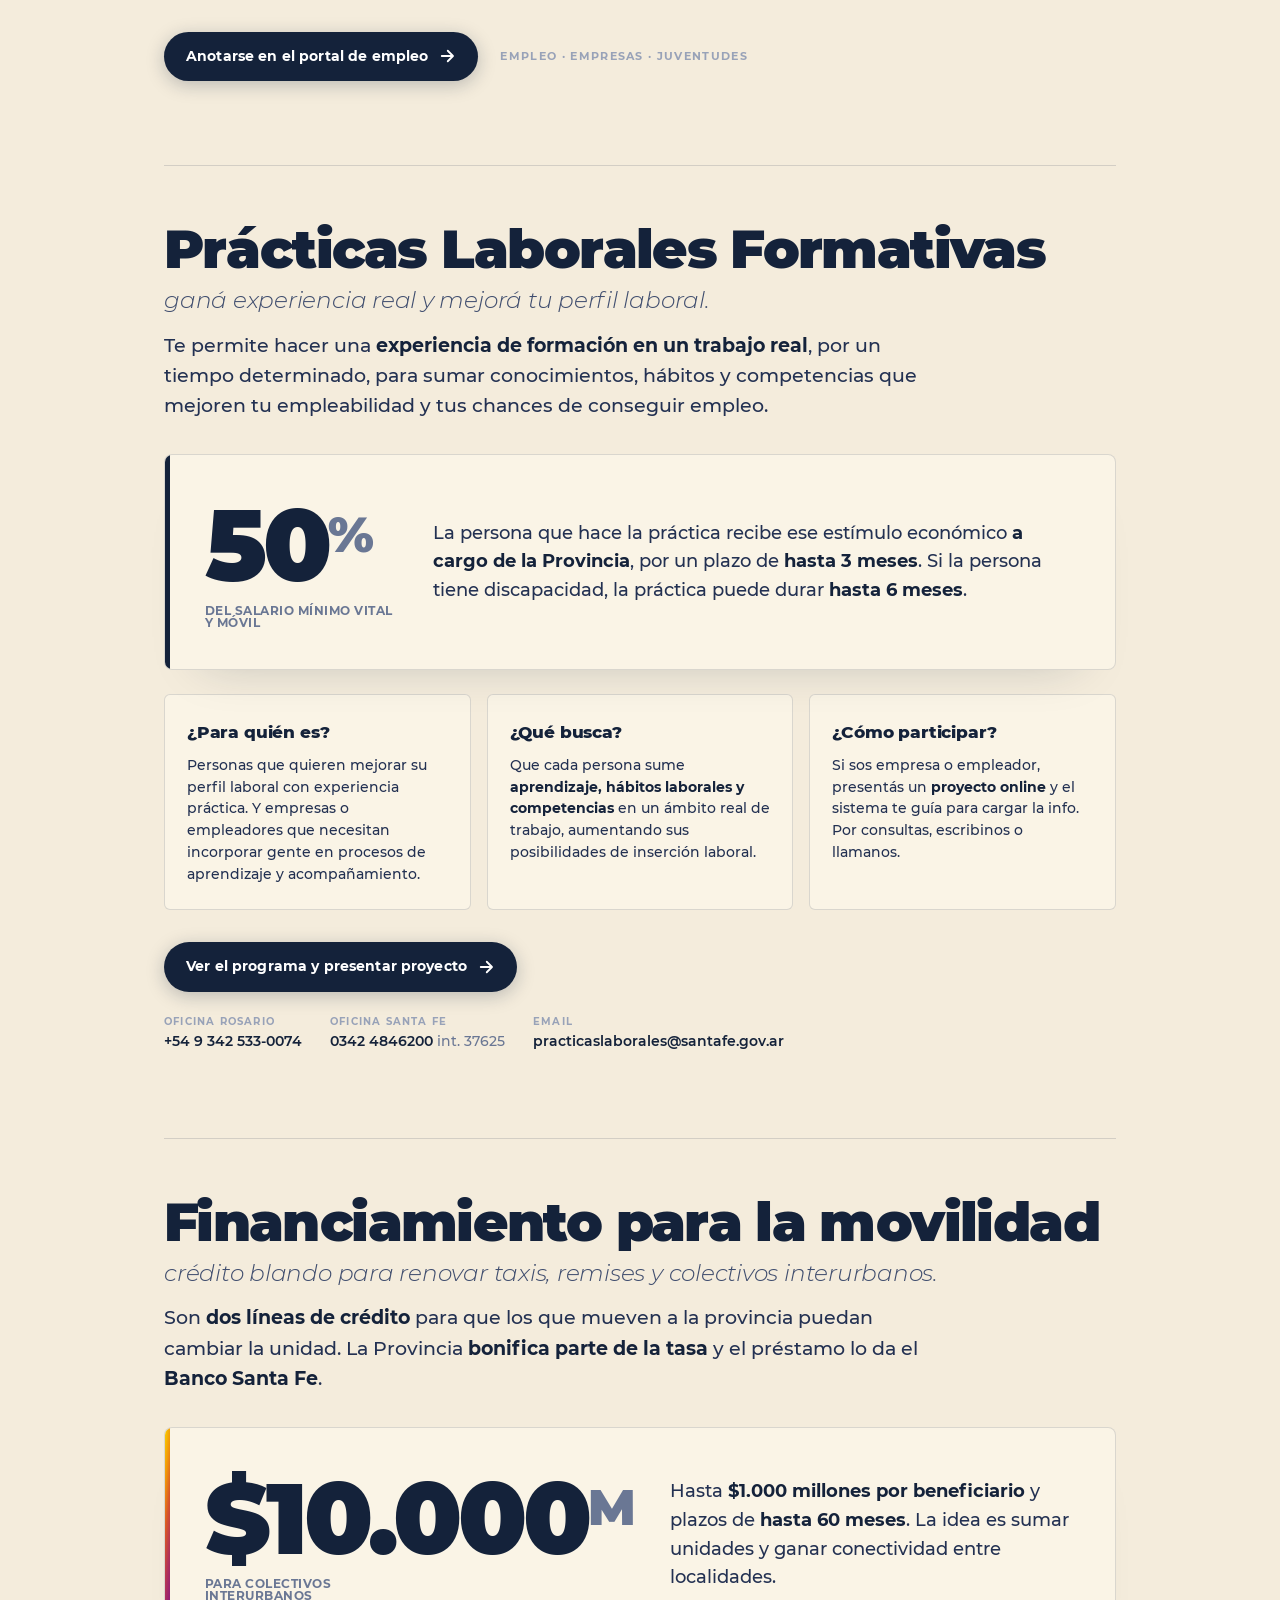
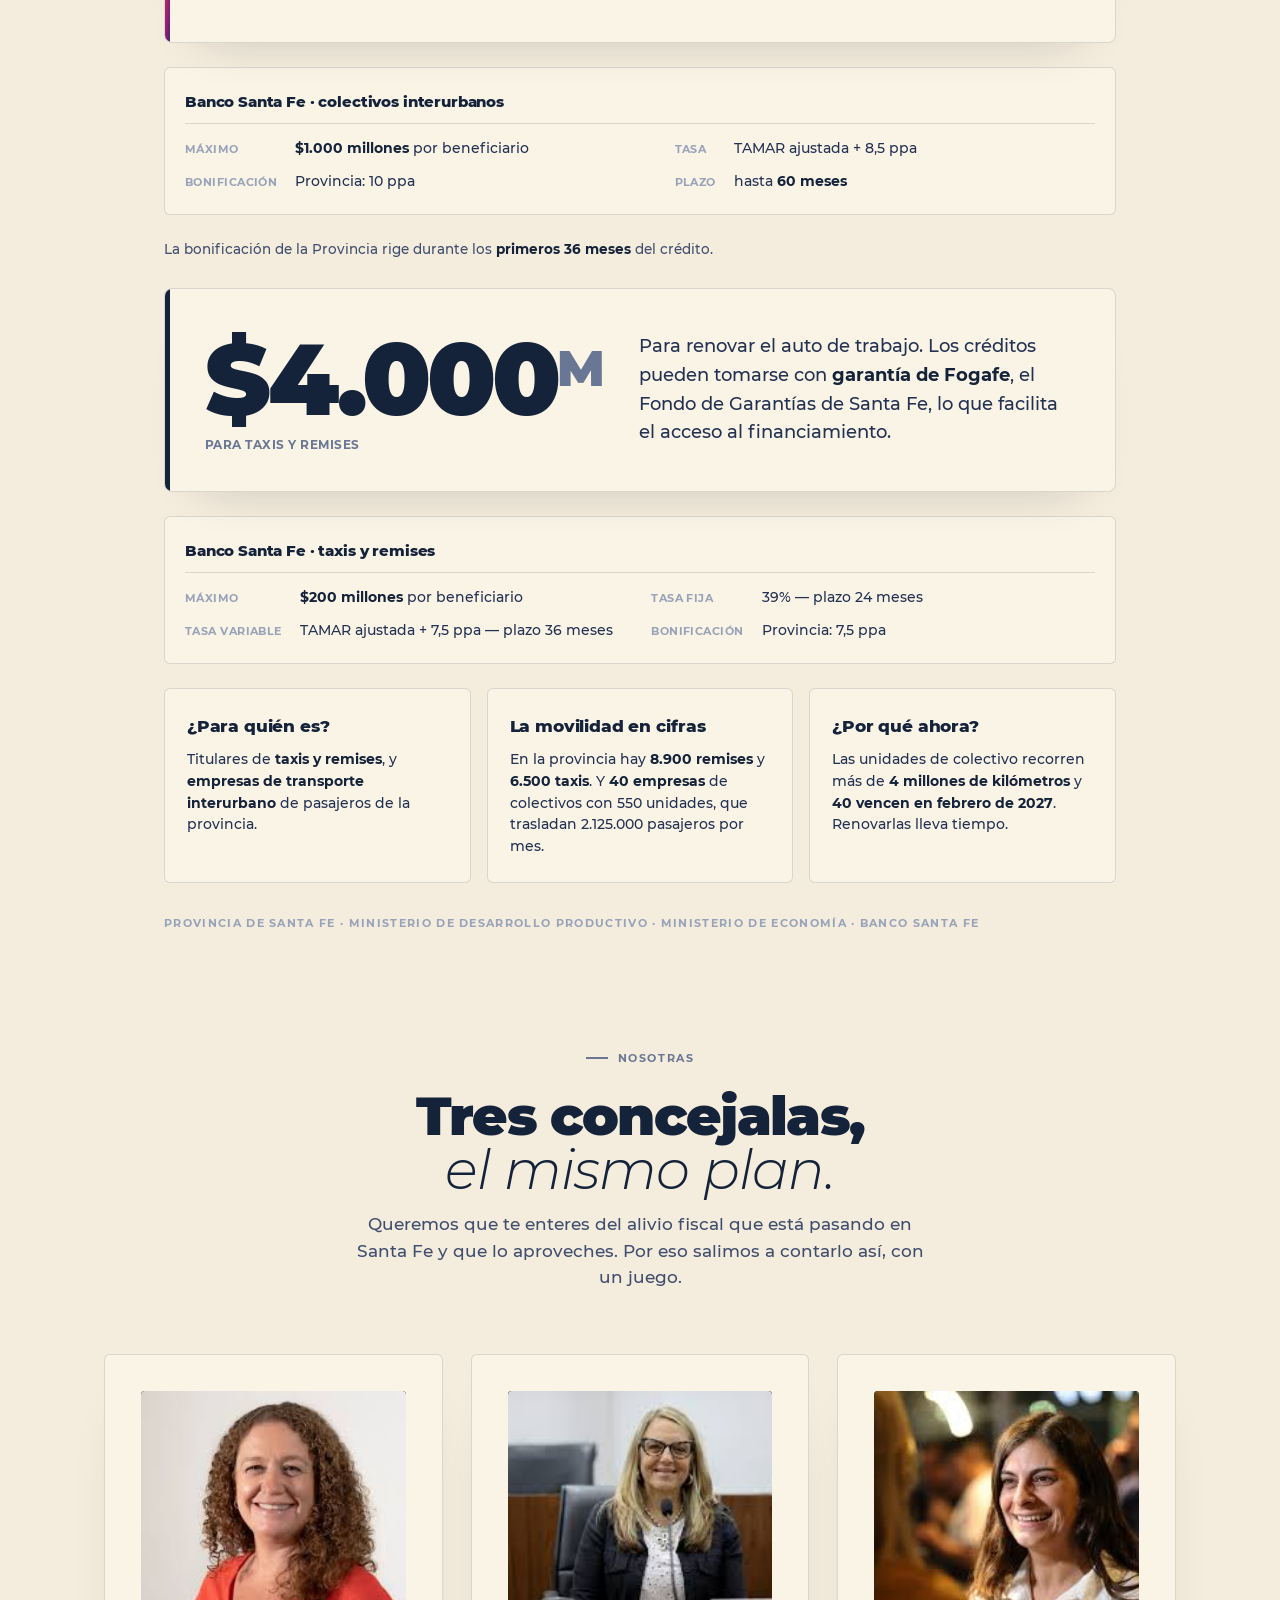
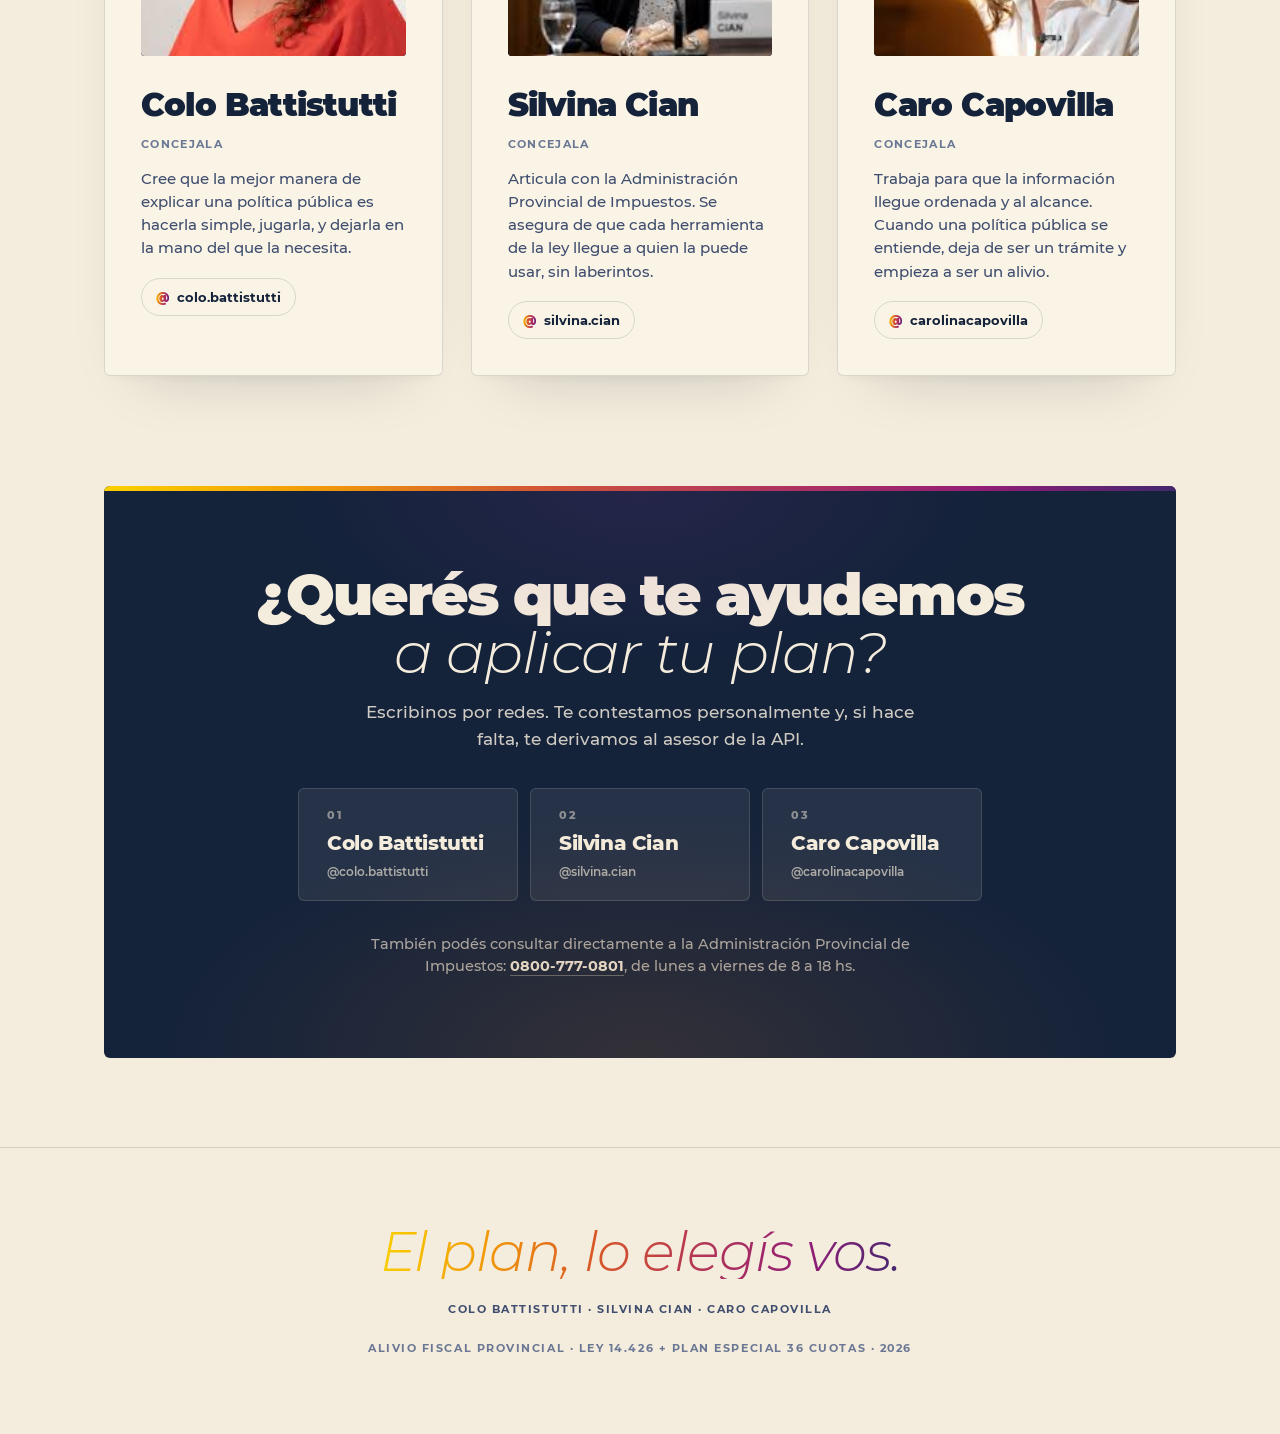
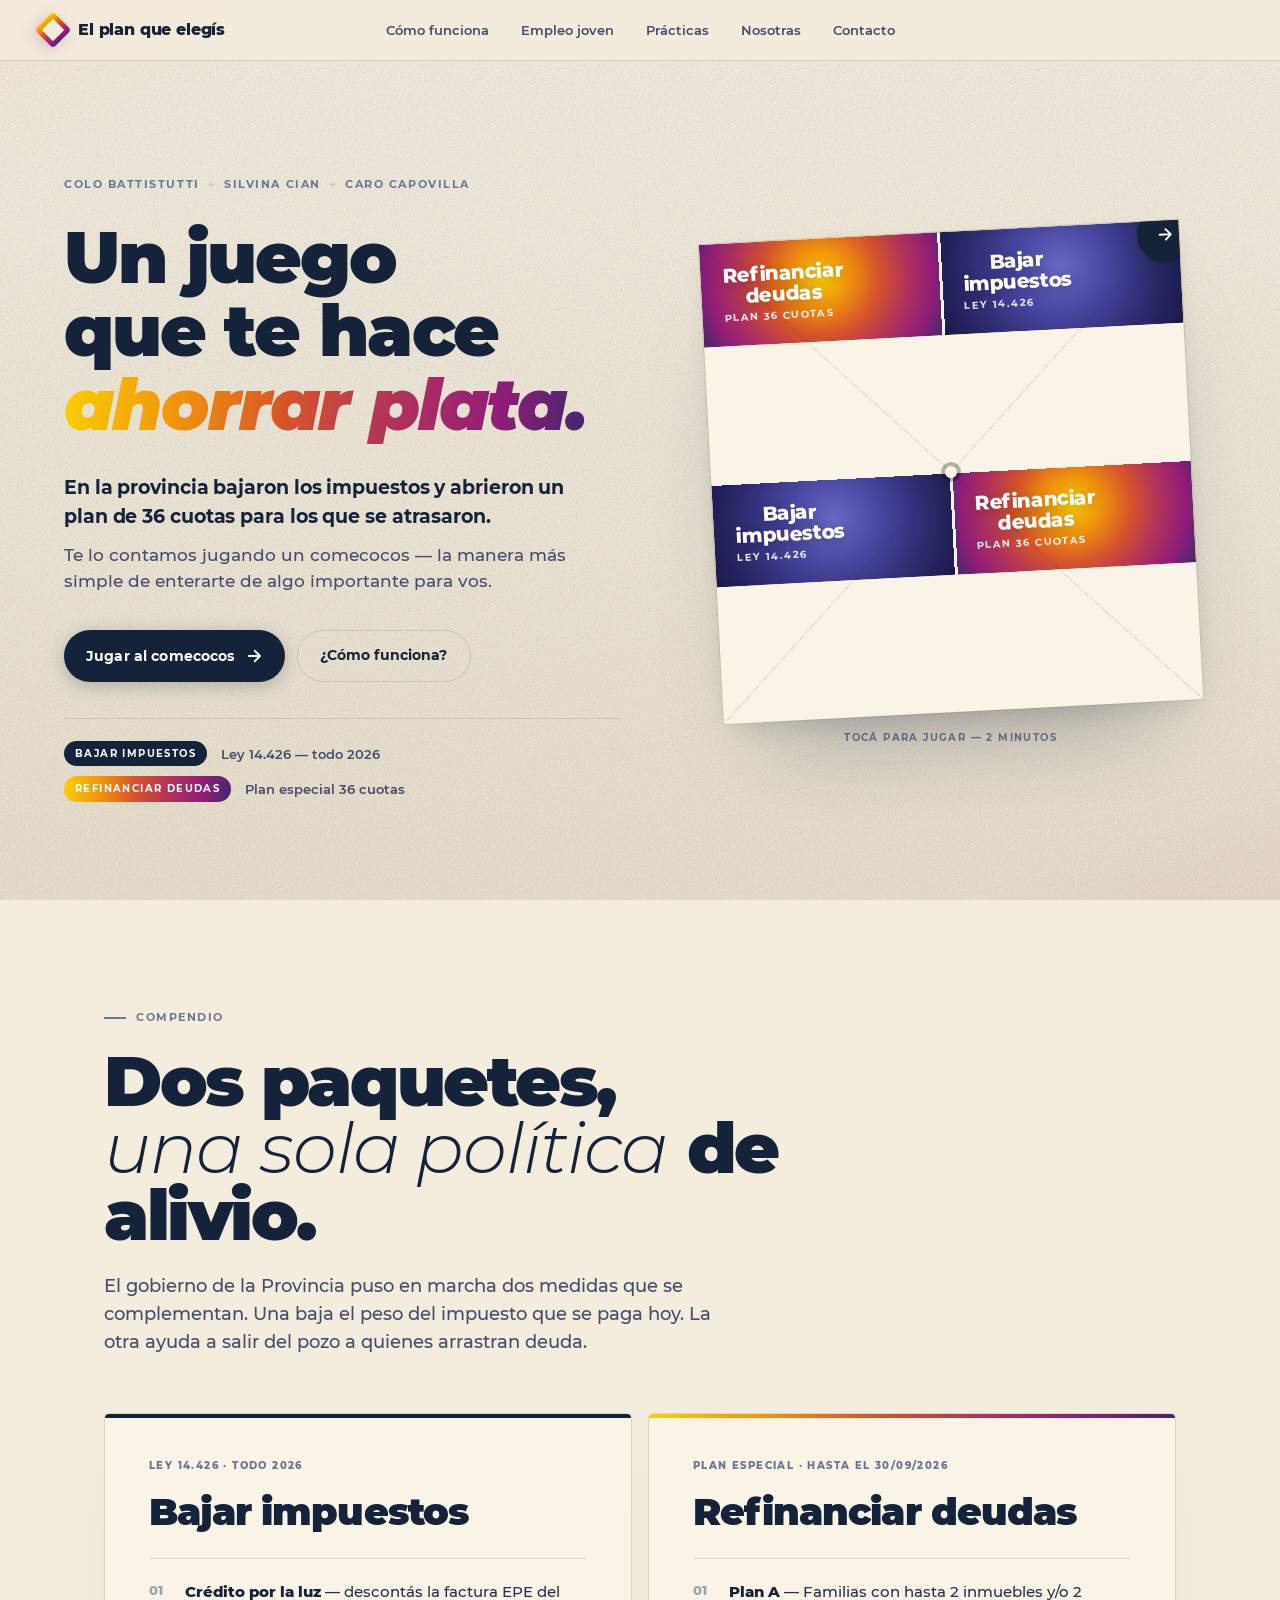
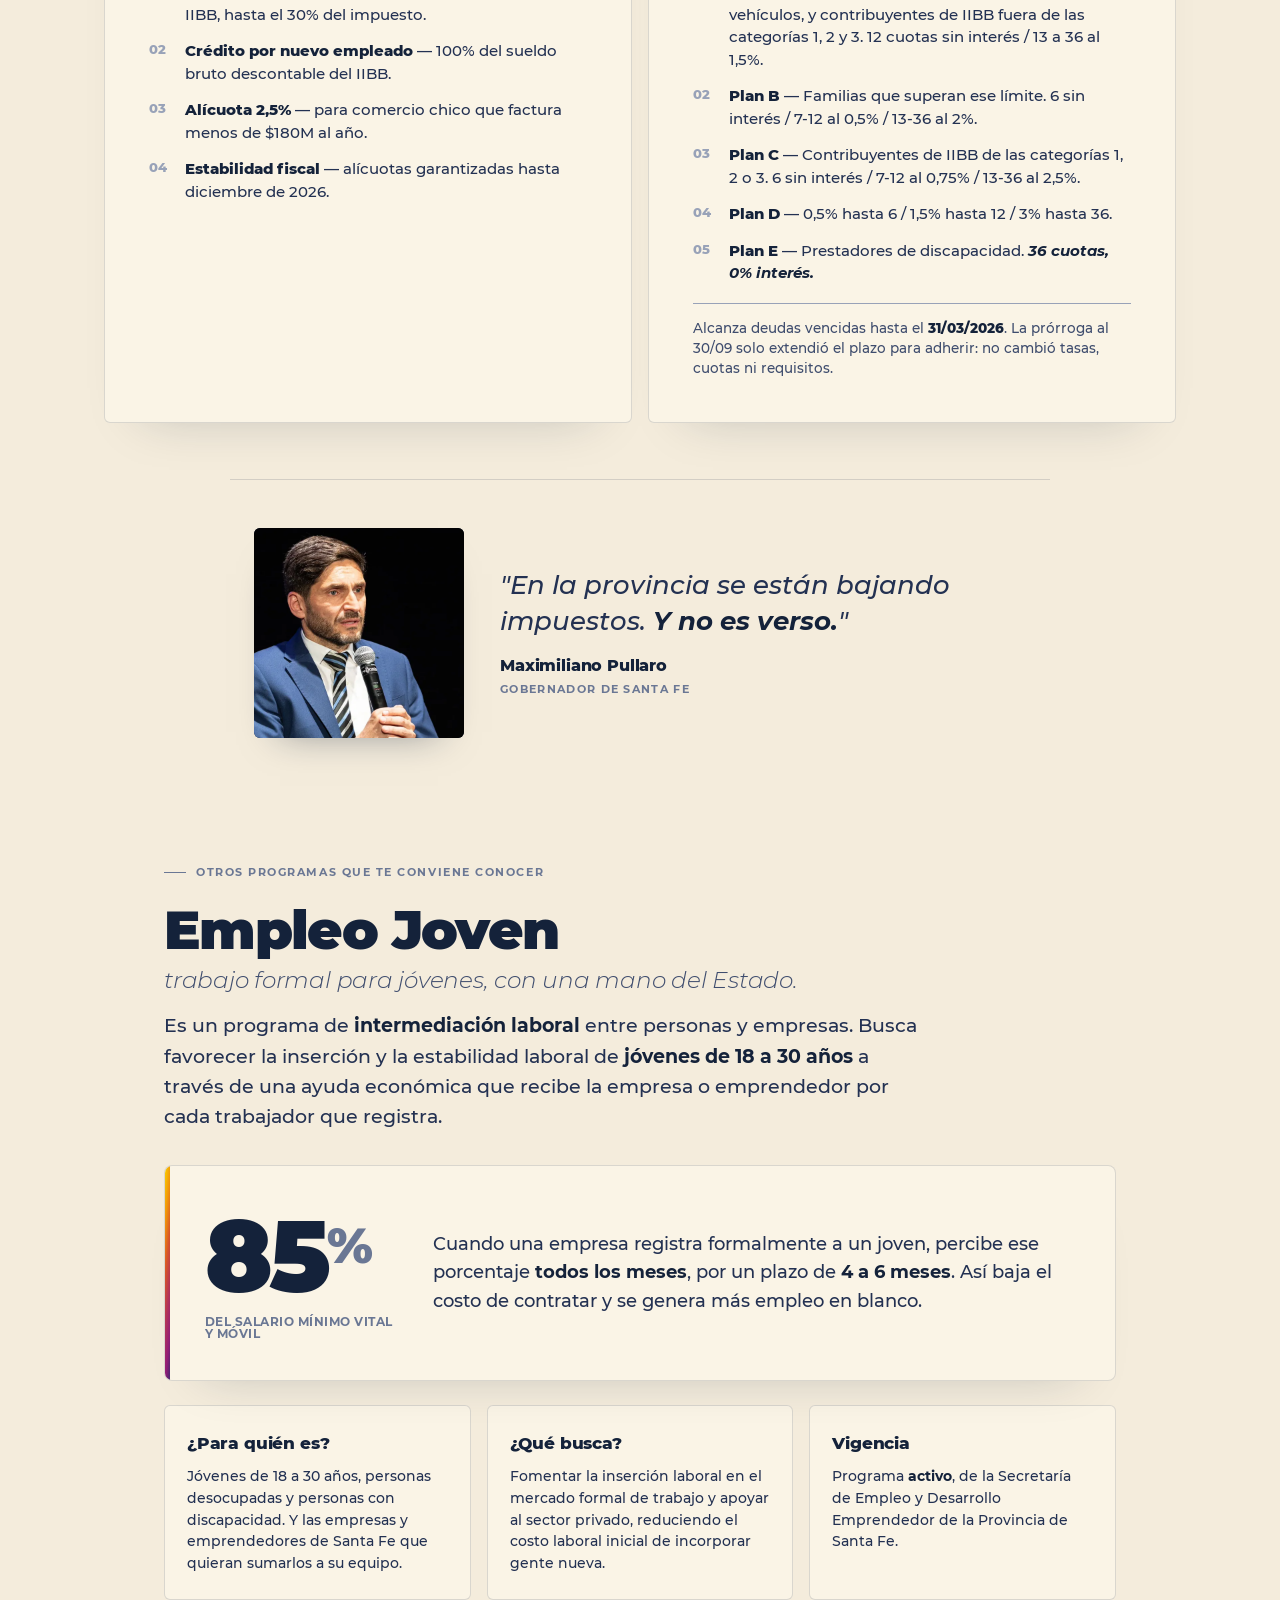
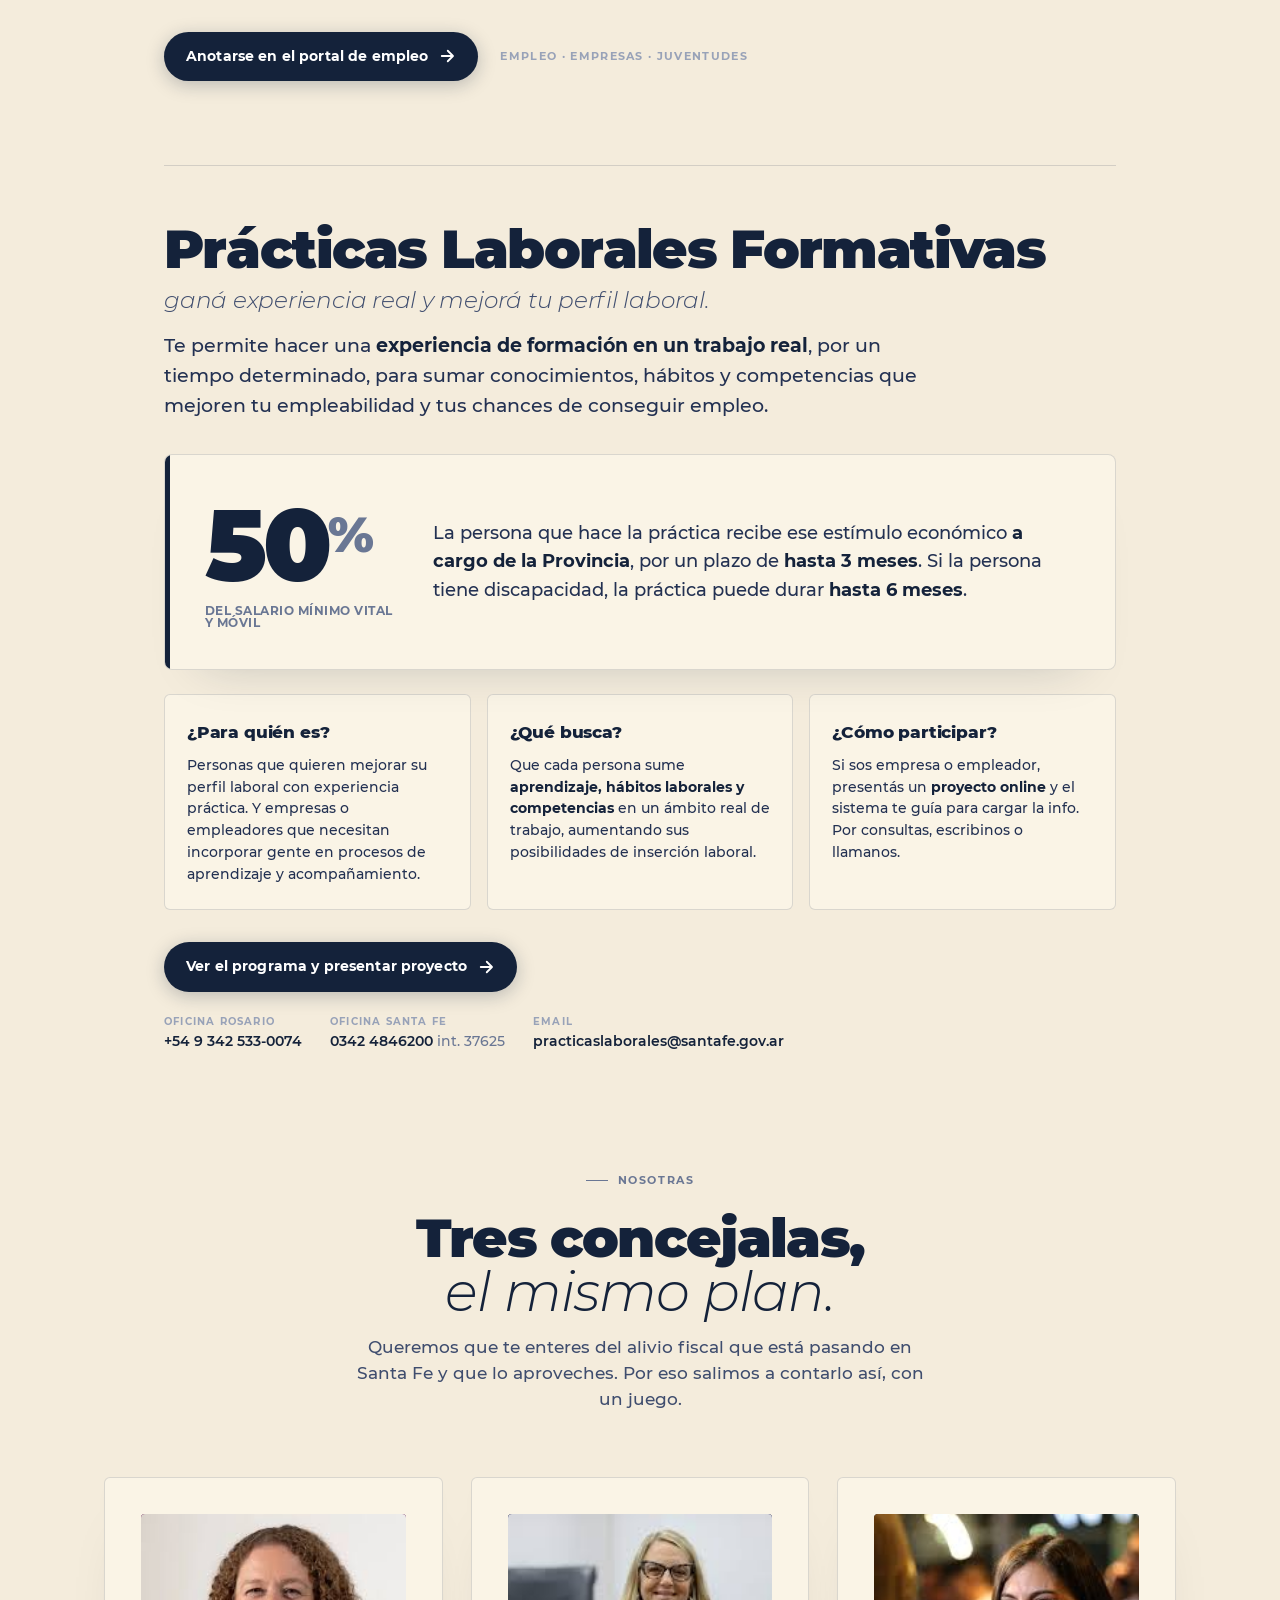
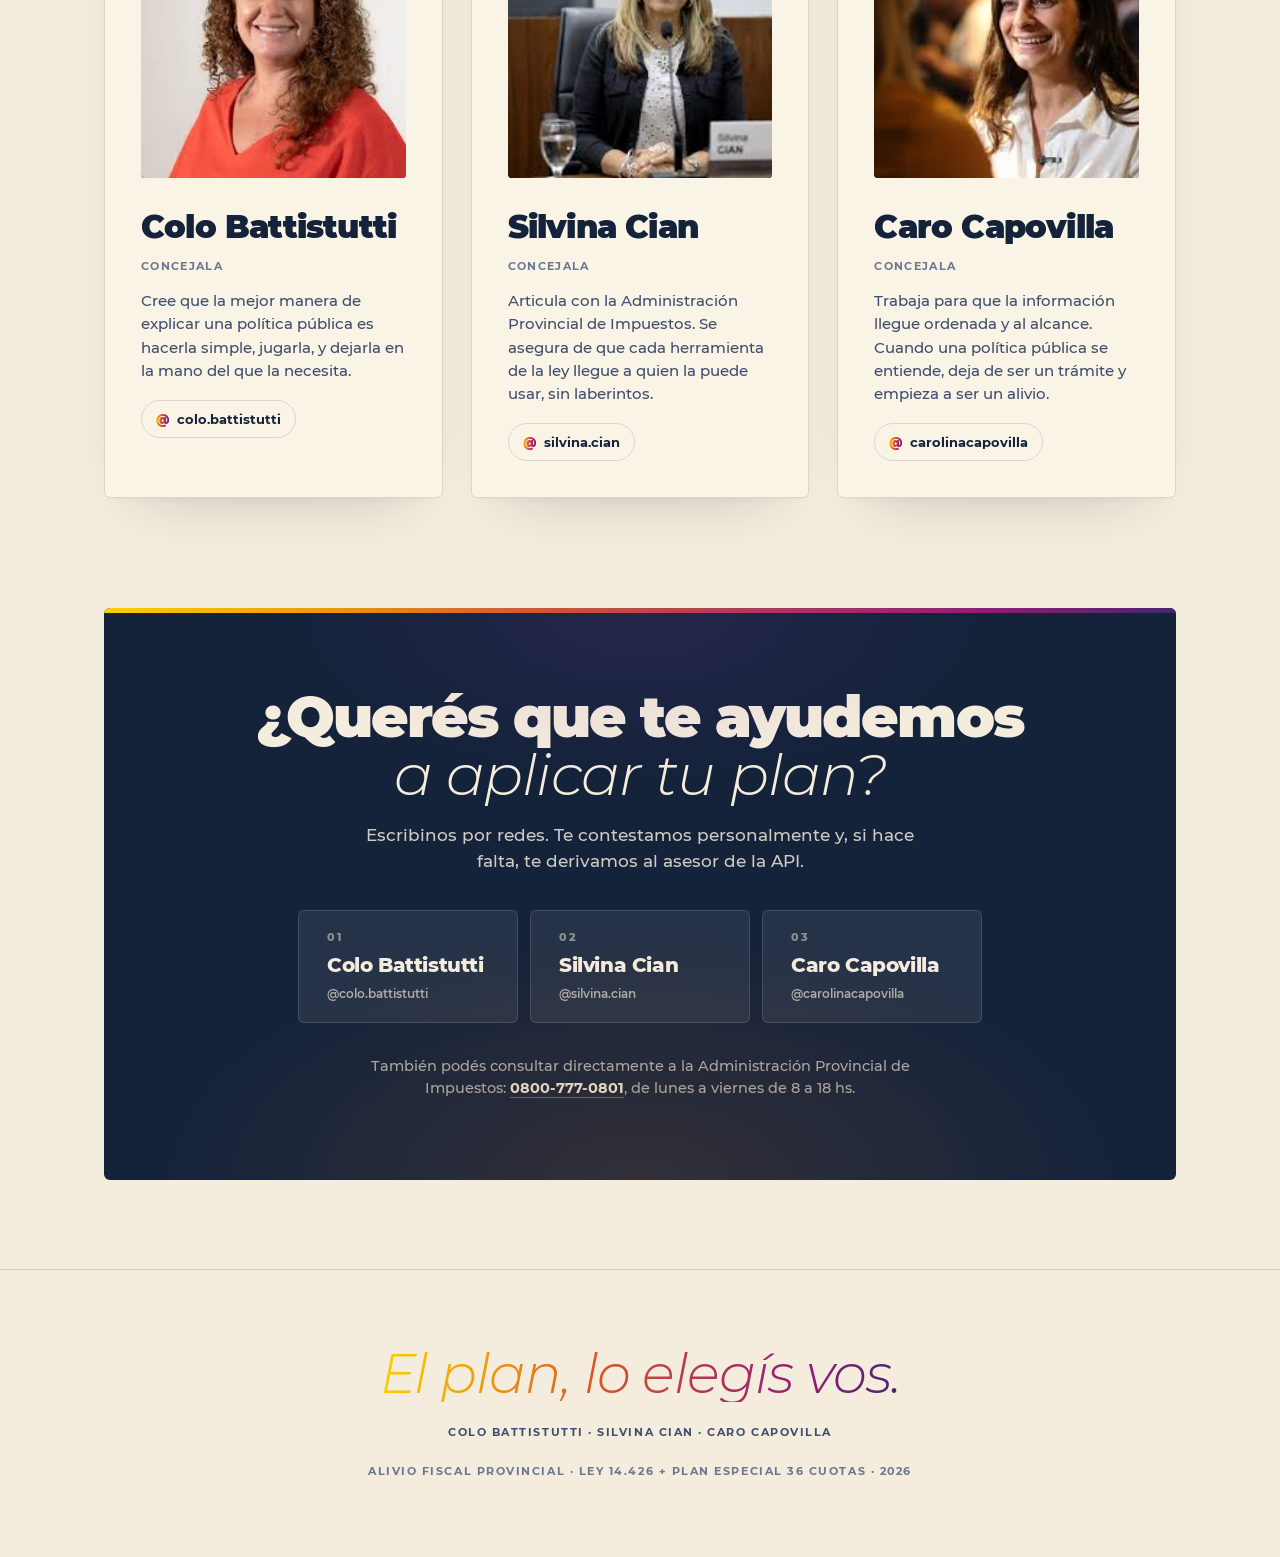
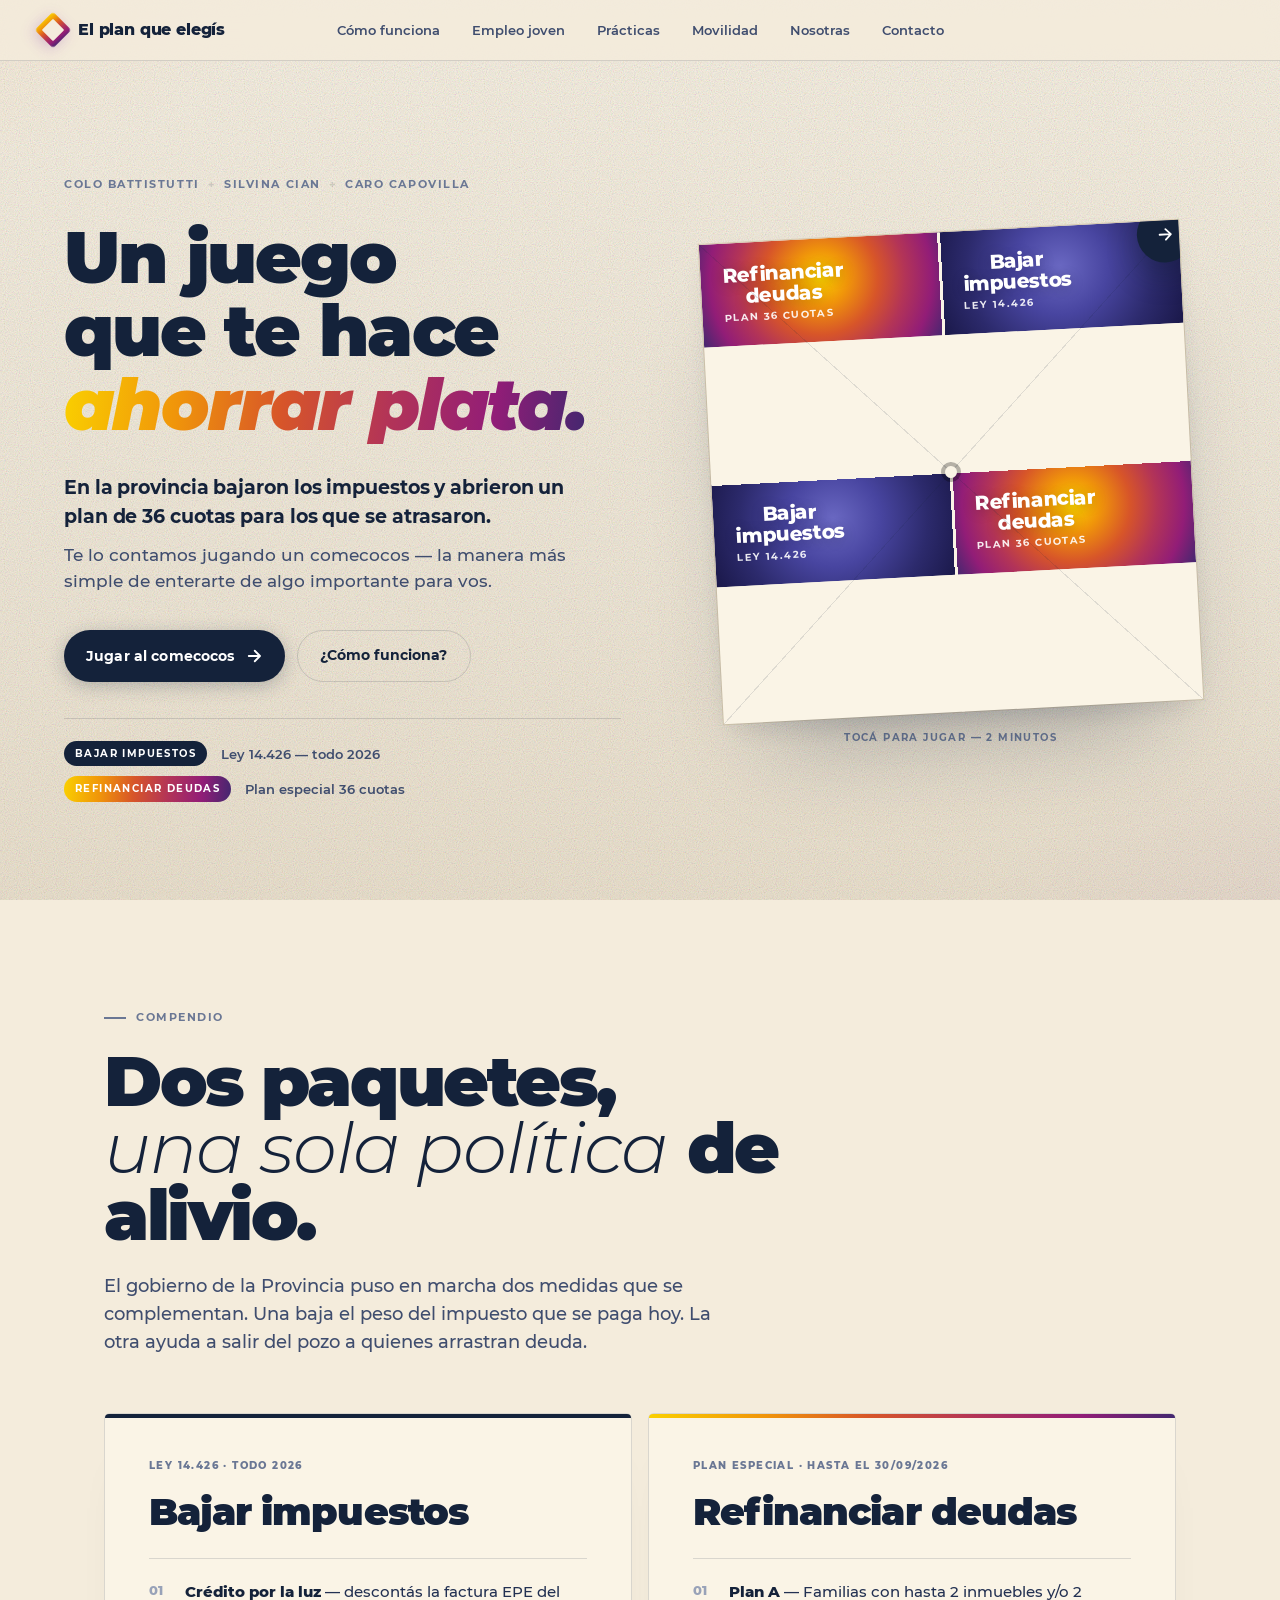
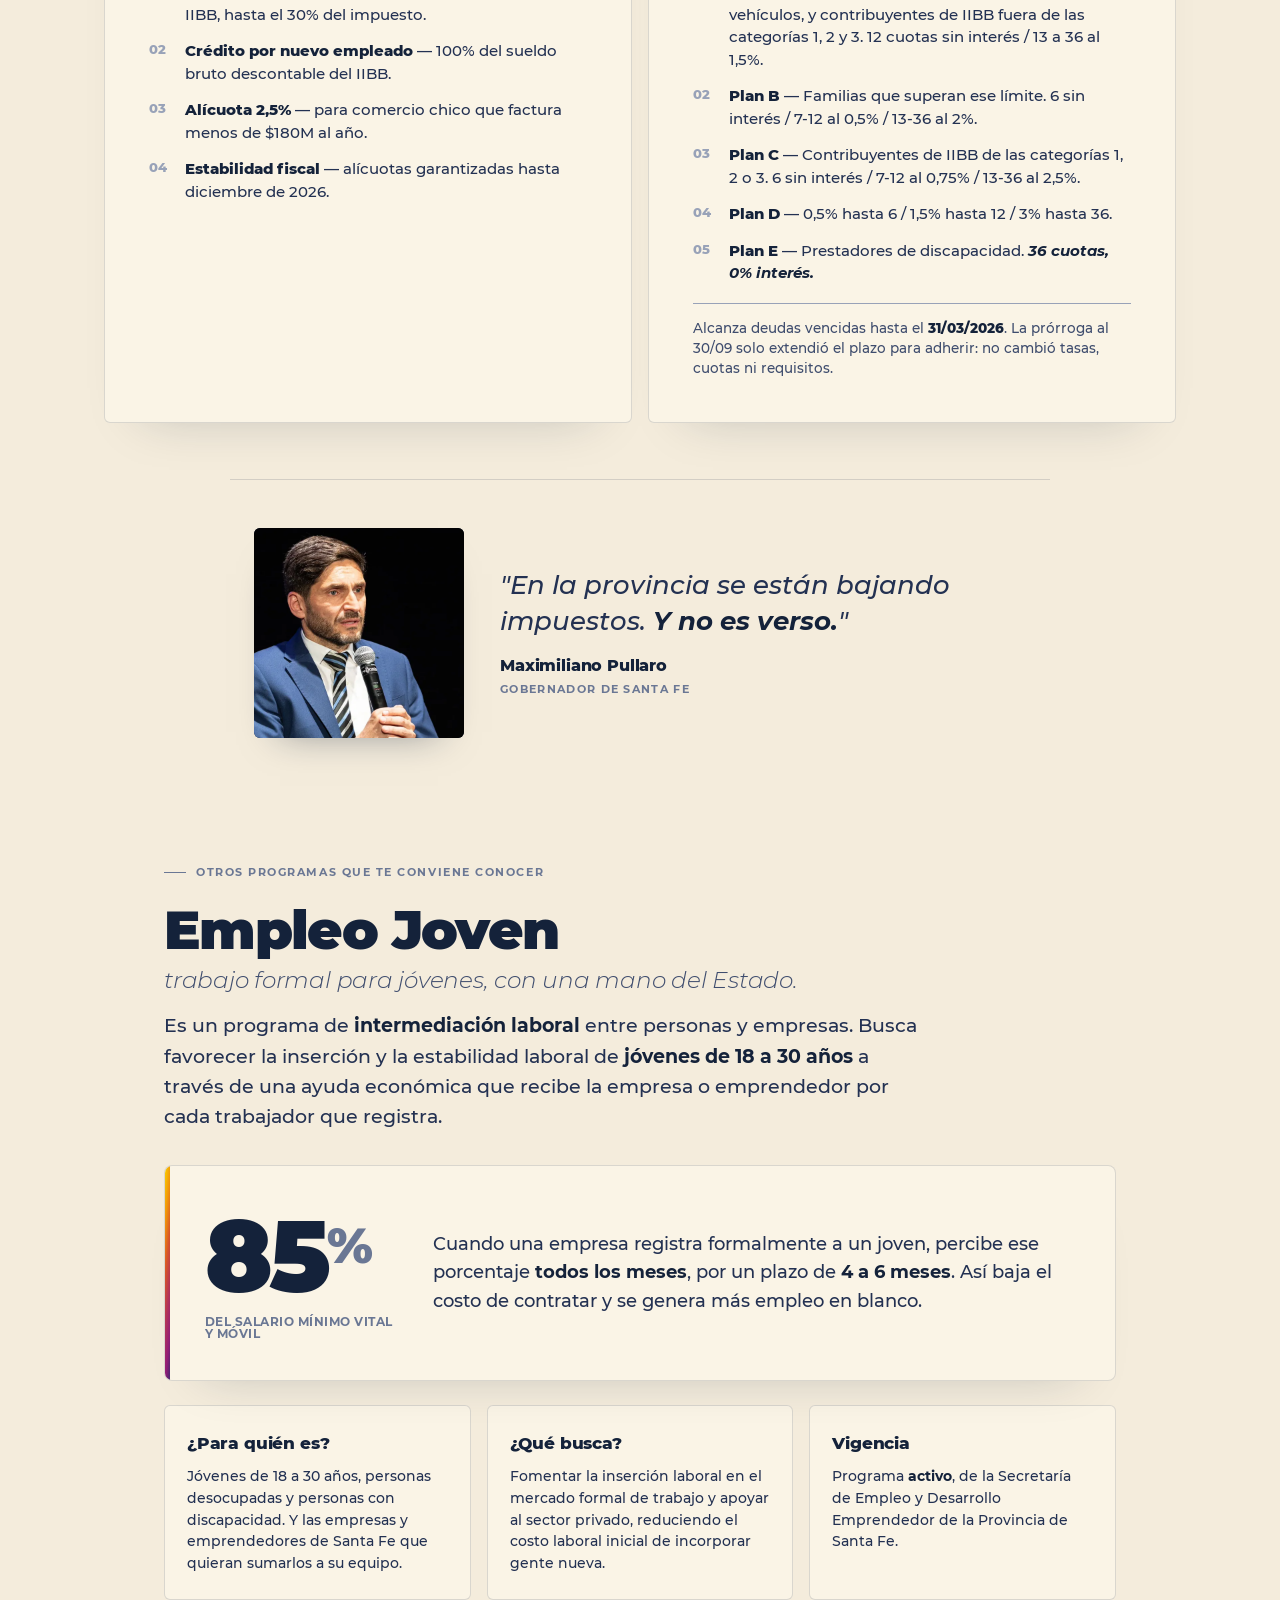
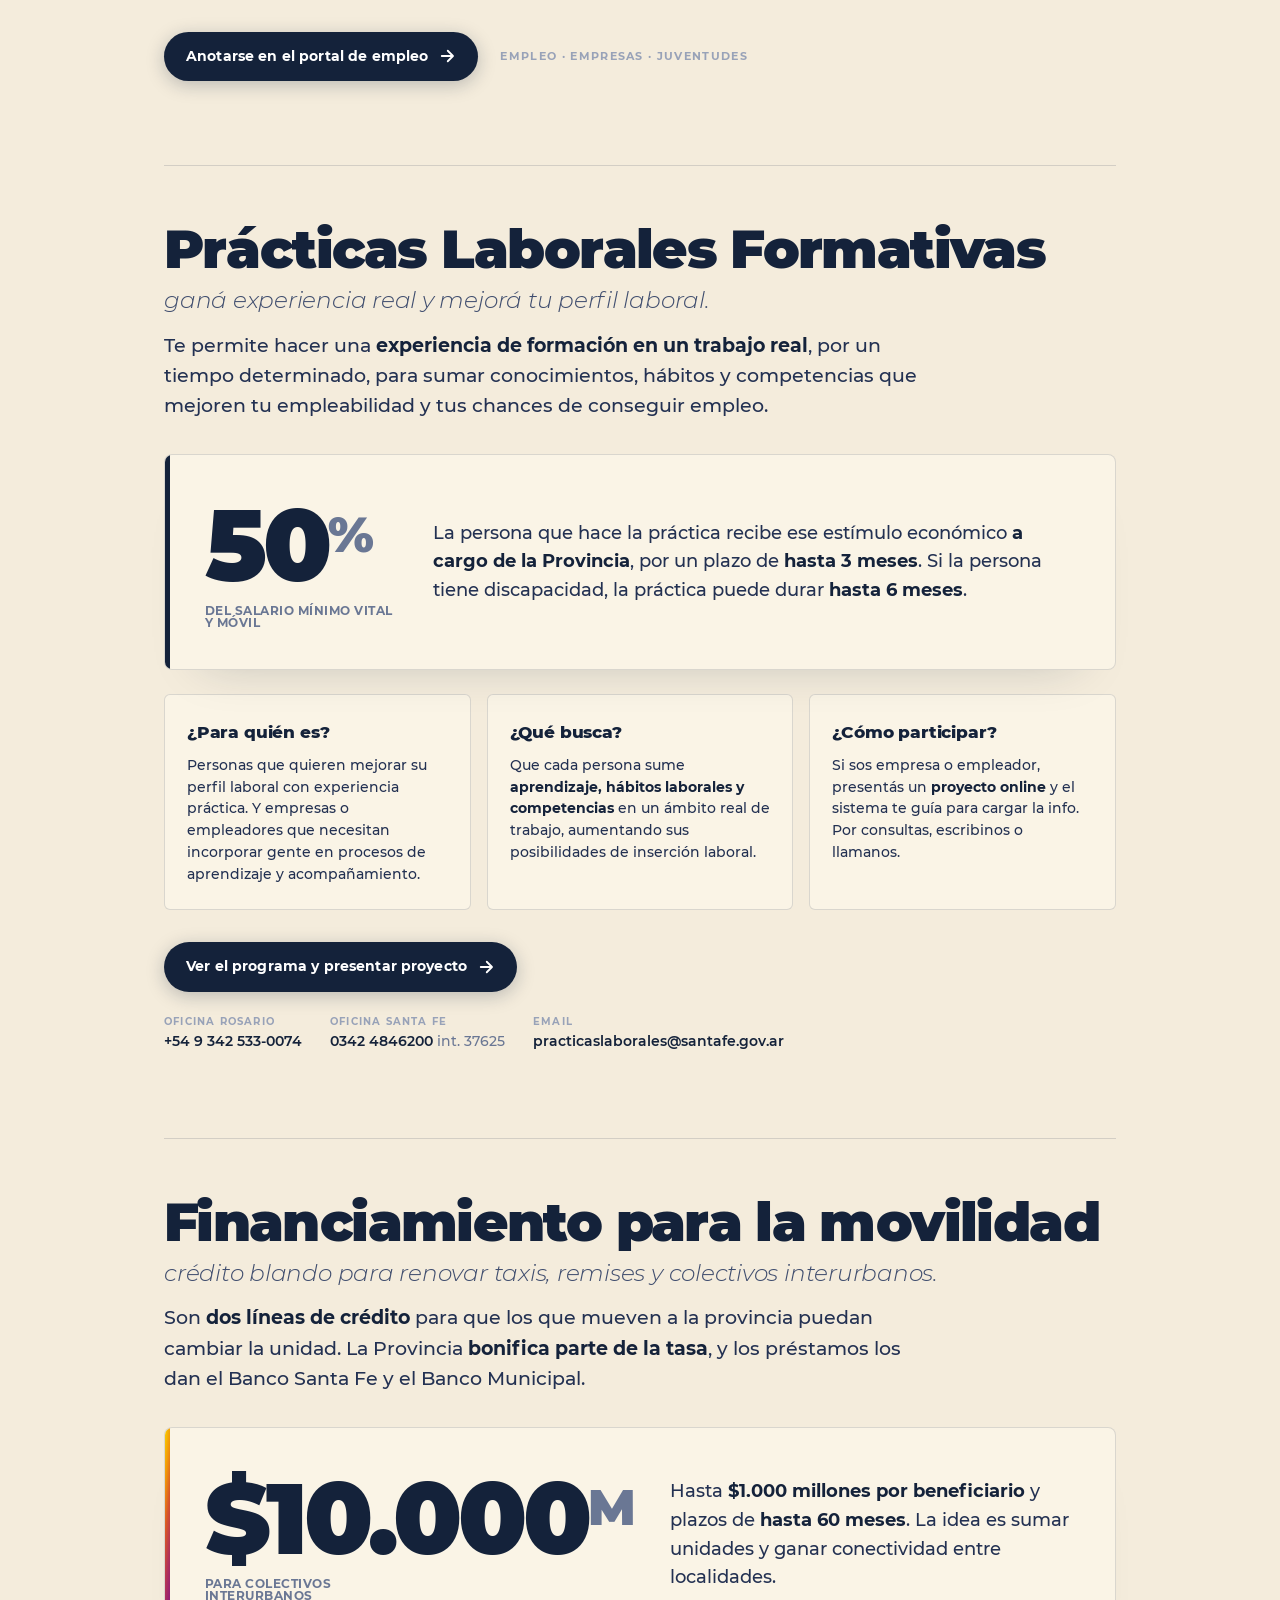
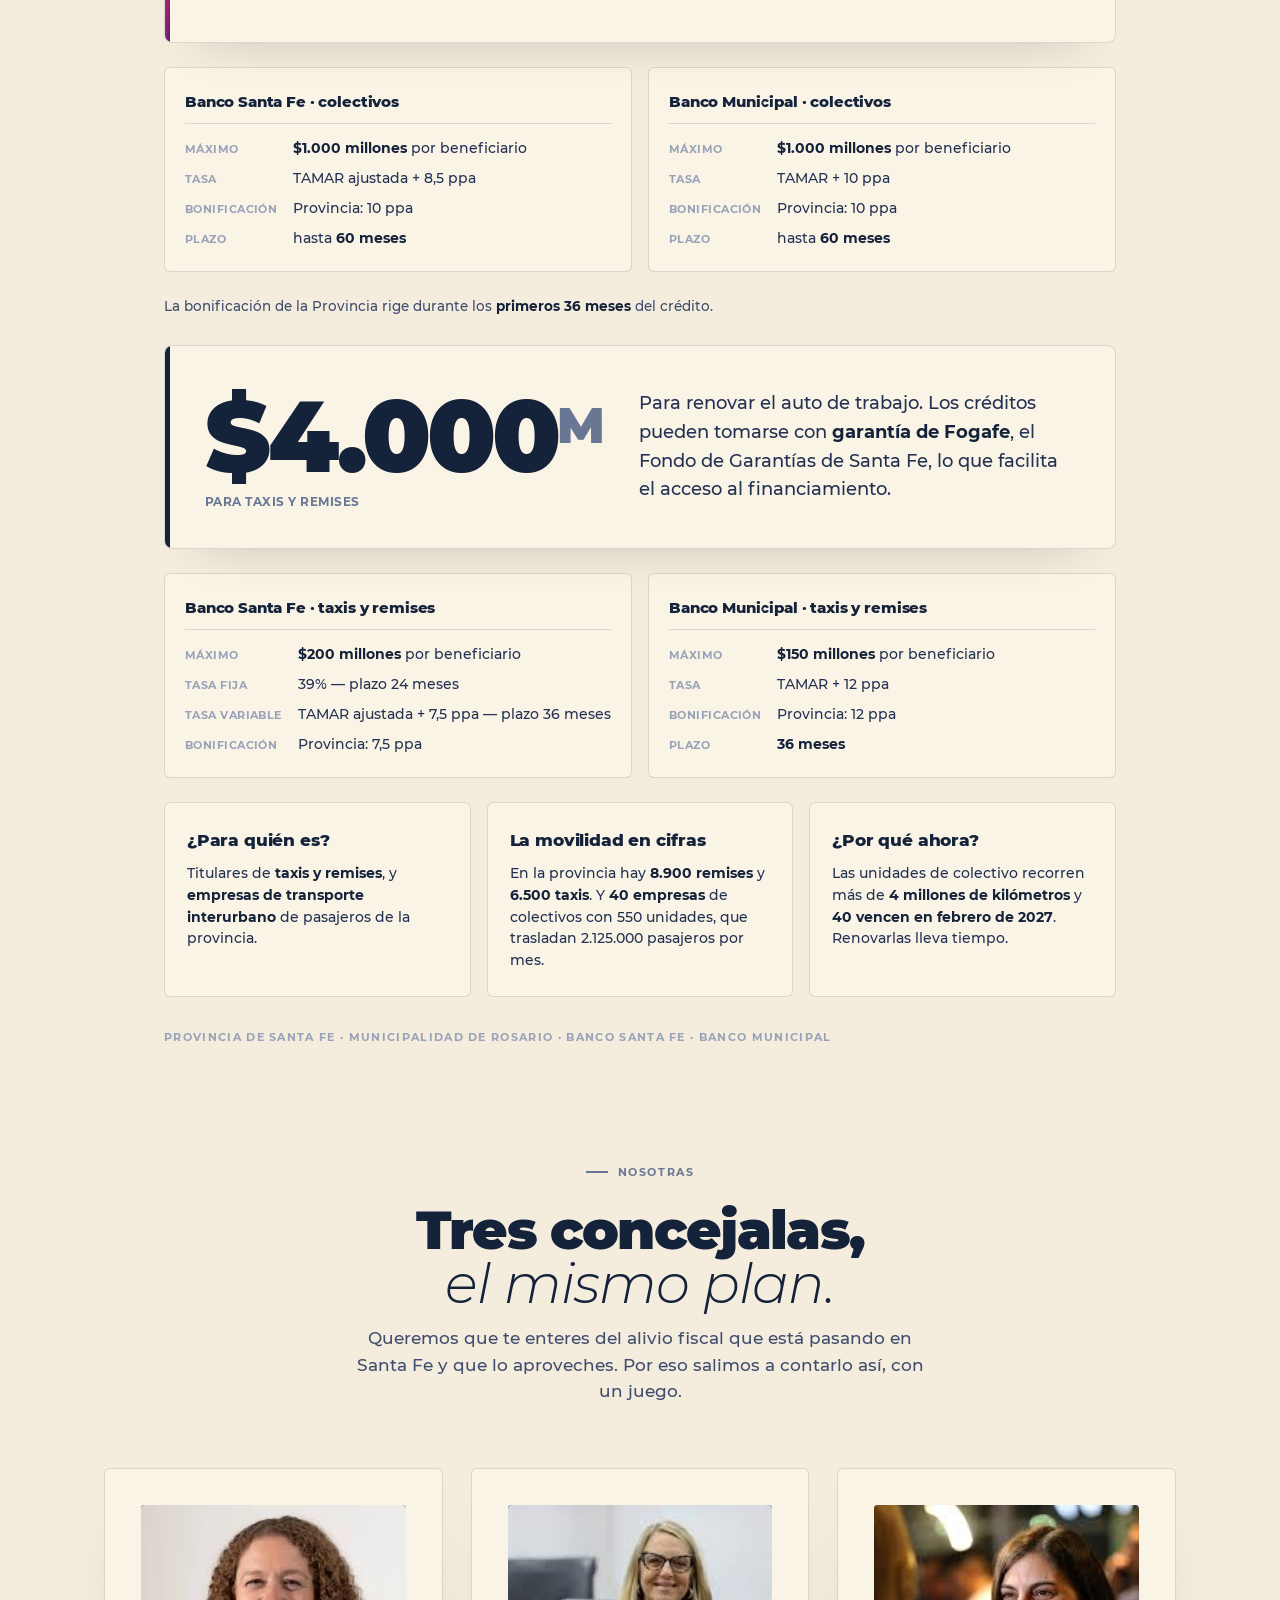
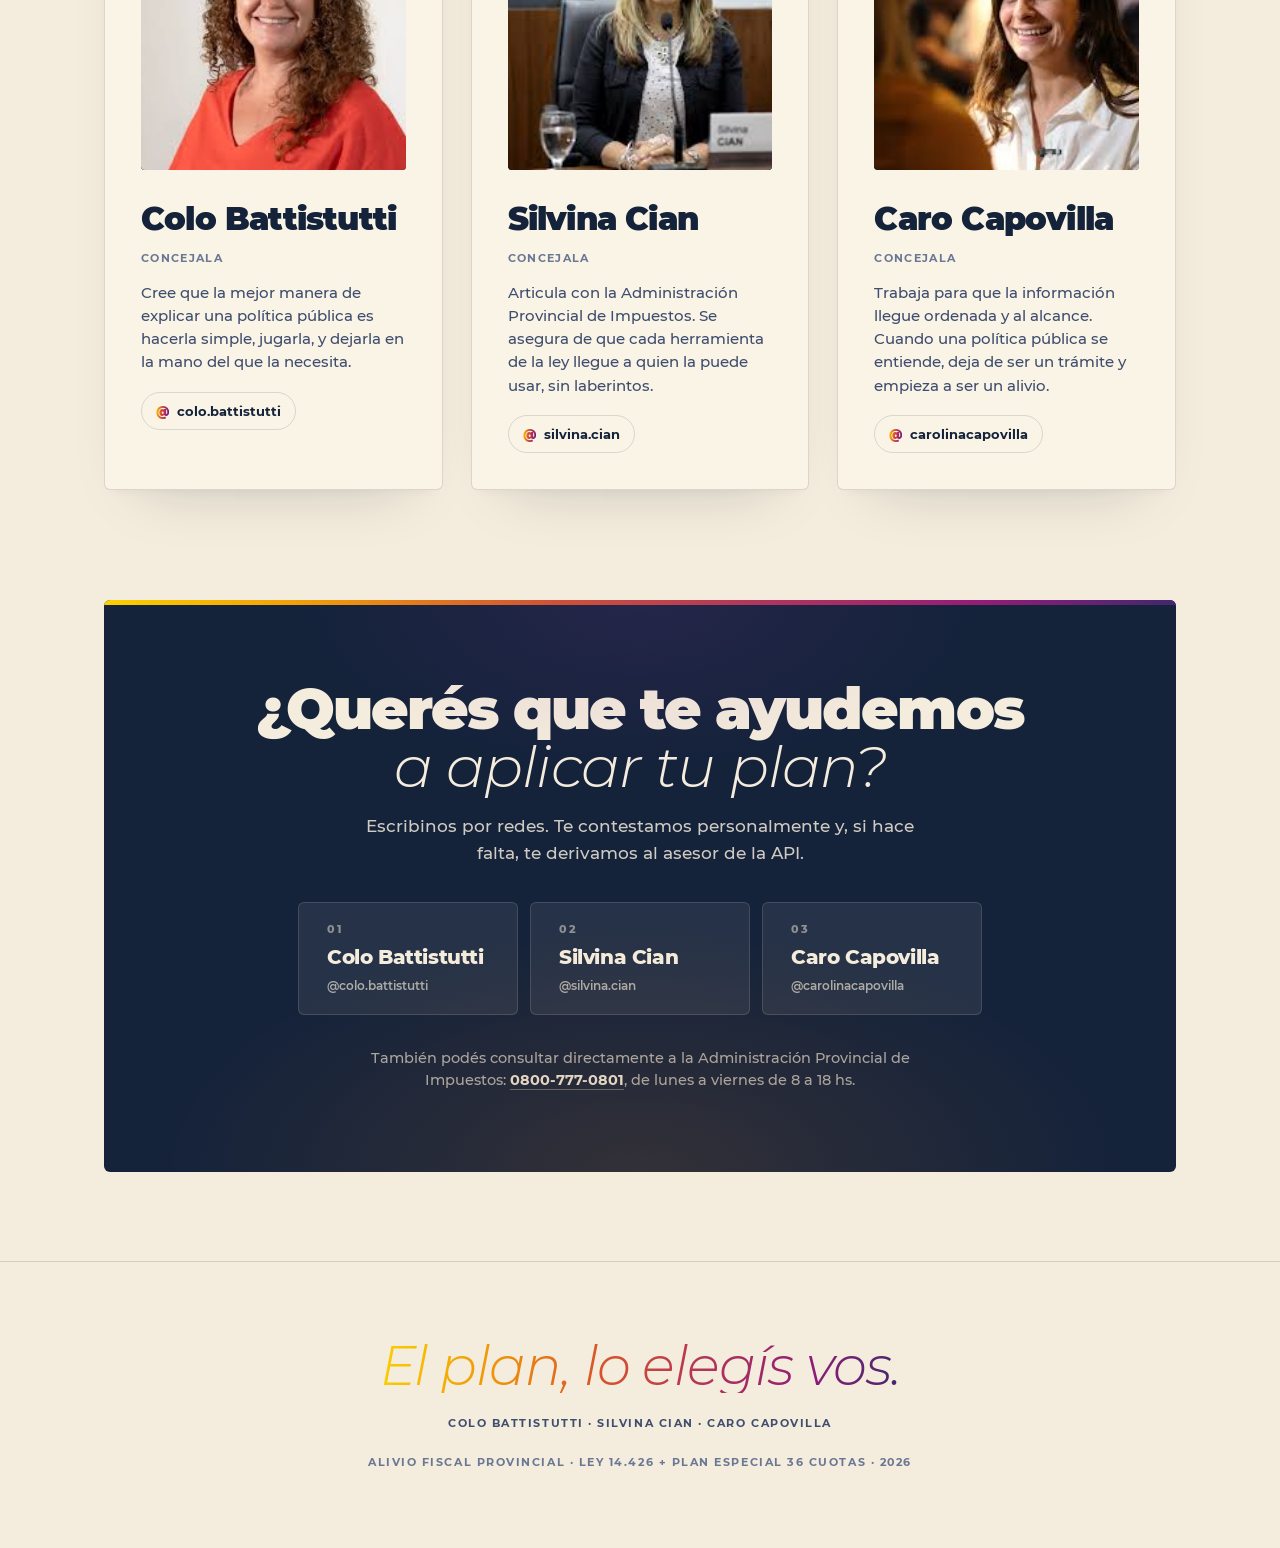
